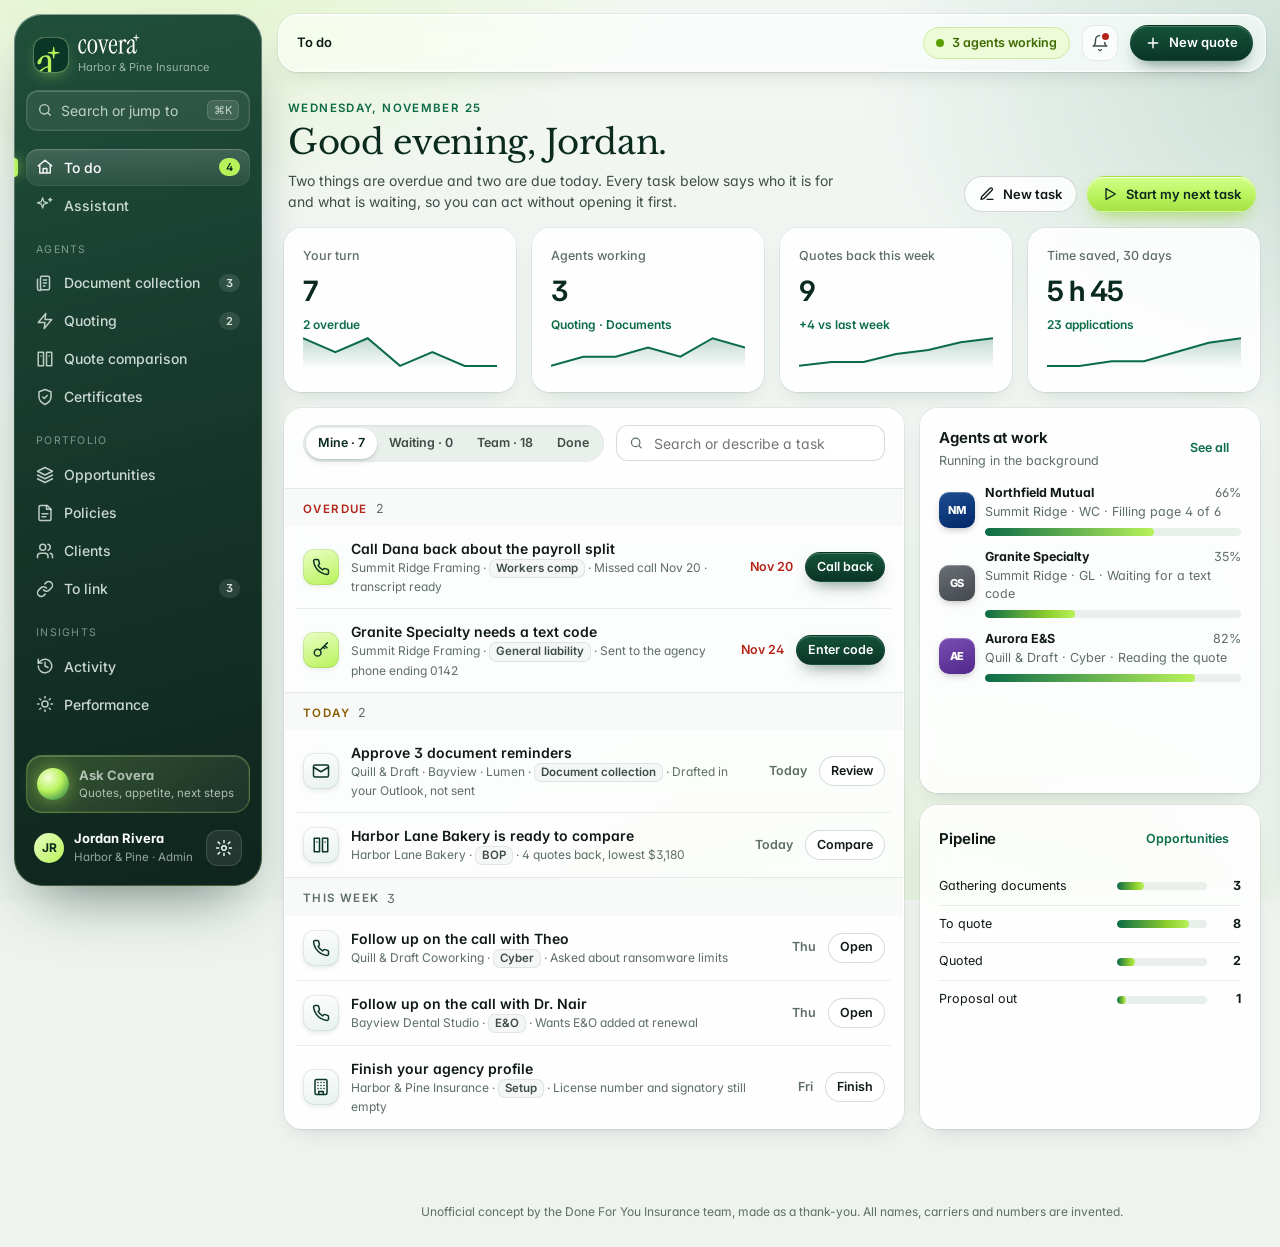
==== app.html @ 58ad001c "Forest Glass: a thank-you makeover concept for Covera Screen-by-screen review of 16 Covera screens a" ====
<!doctype html>
<html lang="en">
  <head>
    <meta charset="utf-8" />
    <meta name="viewport" content="width=device-width, initial-scale=1, viewport-fit=cover" />
    <title>Covera · Forest Glass prototype</title>
    <meta name="description" content="An unofficial interface makeover concept for Covera, gifted by the Done For You Insurance team. All data is made up." />
    <meta name="theme-color" content="#0b3526" />
    <link rel="icon" href="assets/covera-icon.svg" type="image/svg+xml" />
    <link rel="preconnect" href="https://fonts.googleapis.com" />
    <link rel="preconnect" href="https://fonts.gstatic.com" crossorigin />
    <link href="https://fonts.googleapis.com/css2?family=Inter:wght@400;500;600;650;700&family=Libre+Baskerville:wght@400;700&display=swap" rel="stylesheet" />
    <link rel="stylesheet" href="styles.css" />
  </head>
  <body>
    <div class="ambient" aria-hidden="true"></div>
    <a class="sr-only" href="#main">Skip to content</a>

    <div class="app">
      <aside class="sidebar" id="sidebar" aria-label="Main navigation">
        <div class="brand">
          <img class="brand-mark" src="assets/covera-icon.svg" alt="" />
          <div>
            <img class="brand-word" src="assets/covera-wordmark-light.svg" alt="Covera" />
            <small>Harbor &amp; Pine Insurance</small>
          </div>
        </div>

        <button class="cmdk" type="button" data-open="palette">
          <svg viewBox="0 0 24 24" width="16" height="16" fill="none" stroke="currentColor" stroke-width="2" stroke-linecap="round" stroke-linejoin="round" aria-hidden="true"><circle cx="11" cy="11" r="7"/><path d="m20 20-3.5-3.5"/></svg>
          <span>Search or jump to</span>
          <kbd>⌘K</kbd>
        </button>

        <nav class="nav" id="nav"></nav>

        <div class="sidebar-foot">
          <button class="ask-card" type="button" data-open="assistant">
            <span class="orb" aria-hidden="true"></span>
            <span><b>Ask Covera</b><span>Quotes, appetite, next steps</span></span>
          </button>
          <div class="me">
            <span class="avatar">JR</span>
            <span style="flex:1"><b>Jordan Rivera</b><span>Harbor &amp; Pine · Admin</span></span>
            <a class="icon-btn" href="#/settings" aria-label="Settings" style="background:rgba(255,255,255,.08);border-color:rgba(255,255,255,.14);color:#e8f3ed">
              <svg viewBox="0 0 24 24" fill="none" stroke="currentColor" stroke-width="2" stroke-linecap="round" stroke-linejoin="round" aria-hidden="true"><circle cx="12" cy="12" r="3"/><path d="M12 2v3M12 19v3M4.2 4.2l2.1 2.1M17.7 17.7l2.1 2.1M2 12h3M19 12h3M4.2 19.8l2.1-2.1M17.7 6.3l2.1-2.1"/></svg>
            </a>
          </div>
        </div>
      </aside>

      <div class="main">
        <header class="topbar">
          <button class="icon-btn menu-btn" type="button" id="menuBtn" aria-label="Open navigation">
            <svg viewBox="0 0 24 24" fill="none" stroke="currentColor" stroke-width="2" stroke-linecap="round" aria-hidden="true"><path d="M4 7h16M4 12h16M4 17h16"/></svg>
          </button>
          <div class="crumbs" id="crumbs"></div>
          <div class="spacer"></div>
          <span class="live-chip" title="Agents working in the background"><span class="dot-live" aria-hidden="true"></span><span class="txt">3 agents working</span></span>
          <button class="icon-btn hide-sm" type="button" aria-label="Notifications, 2 new" data-toast="2 new: quotes back for Summit Ridge Framing">
            <svg viewBox="0 0 24 24" fill="none" stroke="currentColor" stroke-width="2" stroke-linecap="round" stroke-linejoin="round" aria-hidden="true"><path d="M6 8a6 6 0 1 1 12 0c0 7 3 8 3 8H3s3-1 3-8"/><path d="M10.3 21a1.94 1.94 0 0 0 3.4 0"/></svg>
            <span class="badge-dot"></span>
          </button>
          <button class="btn primary" type="button" data-open="newRequest">
            <svg viewBox="0 0 24 24" fill="none" stroke="currentColor" stroke-width="2.2" stroke-linecap="round" aria-hidden="true"><path d="M12 5v14M5 12h14"/></svg>
            <span>New quote</span>
          </button>
        </header>

        <main id="main" class="page" tabindex="-1"></main>
        <p class="concept">Unofficial concept by the Done For You Insurance team, made as a thank-you. All names, carriers and numbers are invented.</p>
      </div>
    </div>

    <div class="scrim" id="scrim"></div>

    <aside class="drawer" id="assistant" aria-label="Ask Covera" aria-hidden="true">
      <div class="drawer-head">
        <span class="orb" style="width:30px;height:30px;border-radius:50%;background:radial-gradient(circle at 35% 30%,#f4ffd9,#b8f25a 45%,#0b6b47 100%);box-shadow:0 0 16px rgba(184,242,90,.6)" aria-hidden="true"></span>
        <div style="flex:1">
          <b>Ask Covera</b>
          <div class="small muted" id="assistantContext">Looking at: Today</div>
        </div>
        <button class="icon-btn" type="button" data-close="assistant" aria-label="Close assistant">
          <svg viewBox="0 0 24 24" fill="none" stroke="currentColor" stroke-width="2" stroke-linecap="round" aria-hidden="true"><path d="M18 6 6 18M6 6l12 12"/></svg>
        </button>
      </div>
      <div class="drawer-body" id="chat">
        <div class="bubble-msg ai">Hi Jordan. Two things need you today: <b>Summit Ridge Framing</b> is missing its payroll split, and <b>Harbor Lane Bakery</b> has 4 quotes back and is ready to compare.</div>
        <div class="bubble-msg me">Which carriers are still running for Summit Ridge?</div>
        <div class="bubble-msg ai">Two are live: <b>Northfield Mutual</b> (page 4 of 6, about 2 minutes left) and <b>Granite Specialty</b> (waiting on a sign-in code from your inbox). Bluestone declined: roofing over 3 stories is outside appetite.<br /><br /><span class="src"><svg viewBox="0 0 24 24" fill="none" stroke="currentColor" stroke-width="2.4" aria-hidden="true"><path d="M9 12l2 2 4-4"/></svg>From the run log, 2 min ago</span></div>
      </div>
      <div class="drawer-foot">
        <div class="chips">
          <button class="chip" type="button">What's missing?</button>
          <button class="chip" type="button">Draft the follow-up</button>
          <button class="chip" type="button">Compare top 3</button>
        </div>
        <form class="composer" id="composer">
          <label class="sr-only" for="ask">Ask Covera</label>
          <textarea id="ask" rows="1" placeholder="Ask about a client, a carrier or a quote"></textarea>
          <button class="btn lime sm" type="submit" aria-label="Send">
            <svg viewBox="0 0 24 24" fill="none" stroke="currentColor" stroke-width="2.4" stroke-linecap="round" stroke-linejoin="round" aria-hidden="true"><path d="M5 12h14M13 6l6 6-6 6"/></svg>
          </button>
        </form>
        <p class="small muted" style="margin:8px 2px 0">Answers cite their source. Nothing is sent or submitted without your click.</p>
      </div>
    </aside>

    <div class="palette" id="palette" role="dialog" aria-label="Search or jump to" aria-hidden="true">
      <label class="sr-only" for="paletteInput">Search</label>
      <input id="paletteInput" placeholder="Search clients, carriers, screens…" autocomplete="off" />
      <ul id="paletteList"></ul>
    </div>

    <div class="toast" id="toast" role="status" aria-live="polite">
      <svg viewBox="0 0 24 24" fill="none" stroke="currentColor" stroke-width="2.4" stroke-linecap="round" stroke-linejoin="round" aria-hidden="true"><path d="M20 6 9 17l-5-5"/></svg>
      <span id="toastText"></span>
    </div>

    <script src="app.js"></script>
  </body>
</html>
---- styles.css ----
/*
  Covera makeover: "Forest Glass" design system.
  A concept gift from the Done For You Insurance team. Unofficial; not affiliated with Covera AI, Inc.

  Idea in one line: Covera's own forest green and lime, arranged the way a calm, premium operations
  console is arranged. Deep green glass carries the navigation, white glass cards carry the work,
  lime is only ever the signal (progress, live, "your turn").

  Rules
  - Forest green is the action color: primary buttons, links, the selected item, focus rings.
  - Lime is the signal: progress, live runs, the active marker. Never body text on white.
  - Status never relies on color alone: every status is a pill with an icon and a word.
  - Glass is for surfaces that float (sidebar, top bar, drawers, popovers). Content cards are
    near-opaque so text always reads at AA contrast.
  - Motion settles in 280ms or less and turns off under reduced motion. Transparency turns off
    under reduced transparency.
*/

:root {
  /* Type */
  --font-ui: "Inter", "Inter Fallback", system-ui, -apple-system, "Segoe UI", sans-serif;
  --font-display: "Libre Baskerville", Georgia, "Times New Roman", serif;
  --font-code: ui-monospace, "SF Mono", SFMono-Regular, Menlo, Consolas, monospace;

  /* Brand (from covera-agents.com) */
  --forest-950: #062218;
  --forest-900: #0b2a1e;
  --forest-800: #0b3526;
  --forest-700: #0b6b47;
  --forest-600: #1f7a4d;
  --lime: #b8f25a;
  --lime-deep: #8fcf2e;
  --mint-50: #f2f8f4;
  --mint-100: #e7f1ec;

  /* Surfaces */
  --shell: #eef3ef;
  --card: rgba(255, 255, 255, 0.86);
  --card-solid: #ffffff;
  --inset: #f4f7f5;
  --inset-2: #e9efeb;
  --hairline: rgba(11, 53, 38, 0.09);
  --hairline-strong: rgba(11, 53, 38, 0.18);
  --line-control: #8a9a90;

  /* Ink */
  --ink: #0f1a15;
  --ink-2: #3f4d46;
  --ink-3: #5e6e64;

  /* Action */
  --accent: #0b6b47;
  --accent-fill: #0b3526;
  --accent-fill-hover: #0b6b47;
  --accent-ink: #ffffff;
  --accent-soft: #e4f1ea;
  --focus: 0 0 0 3px rgba(184, 242, 90, 0.75), 0 0 0 5px rgba(11, 53, 38, 0.6);

  /* Status: hue for icon, dark shade for text, soft fill. Always icon + word. */
  --ok: #0b6b47;
  --ok-bg: #e2f3e9;
  --ok-line: #b8e0c8;
  --wait: #8a5a00;
  --wait-bg: #fbf1d9;
  --wait-line: #efd9a0;
  --bad: #b42318;
  --bad-bg: #fde8e6;
  --bad-line: #f6c3bd;
  --info: #1d4f91;
  --info-bg: #e6eefa;
  --info-line: #c4d5f0;
  --live: #3d6b00;
  --live-bg: #eefbd8;
  --live-line: #cdeb9c;

  /* Glass */
  --glass-dark: linear-gradient(165deg, rgba(14, 64, 45, 0.92) 0%, rgba(8, 40, 28, 0.94) 55%, rgba(5, 28, 20, 0.96) 100%);
  --glass-light: rgba(255, 255, 255, 0.62);
  --glass-blur: saturate(180%) blur(22px);
  --specular: inset 0 1px 0 rgba(255, 255, 255, 0.55), inset 0 -1px 0 rgba(255, 255, 255, 0.08);
  --specular-dark: inset 0 1px 0 rgba(255, 255, 255, 0.16), inset 0 0 0 1px rgba(255, 255, 255, 0.06);
  --edge: linear-gradient(140deg, rgba(184, 242, 90, 0.7), rgba(255, 255, 255, 0.25) 35%, rgba(11, 53, 38, 0.12) 70%, rgba(11, 107, 71, 0.4));

  /* Shape and depth */
  --radius: 18px;
  --radius-sm: 12px;
  --radius-pill: 999px;
  --radius-master: 28px;
  --shadow-card: 0 0 0 1px rgba(11, 53, 38, 0.05), 0 1px 2px rgba(6, 34, 24, 0.05), 0 10px 24px -12px rgba(6, 34, 24, 0.18);
  --shadow-raised: 0 0 0 1px rgba(11, 53, 38, 0.06), 0 8px 18px -6px rgba(6, 34, 24, 0.16), 0 28px 56px -22px rgba(6, 34, 24, 0.32);

  /* Motion */
  --ease-out: cubic-bezier(0.22, 1, 0.36, 1);
  --dur-quick: 160ms;
  --dur-settle: 280ms;

  --sidebar-w: 248px;
}

@font-face {
  font-family: "Inter Fallback";
  src: local("Arial");
  size-adjust: 107%;
  ascent-override: 90%;
}

*,
*::before,
*::after {
  box-sizing: border-box;
}

html {
  -webkit-text-size-adjust: 100%;
}

body {
  margin: 0;
  font-family: var(--font-ui);
  font-size: 14px;
  line-height: 1.5;
  color: var(--ink);
  background: var(--shell);
  font-feature-settings: "cv11", "ss01", "tnum" 0;
  -webkit-font-smoothing: antialiased;
  min-height: 100vh;
}

/* The ambient light behind the glass: two soft forest and lime glows, fixed. */
.ambient {
  position: fixed;
  inset: 0;
  z-index: -1;
  pointer-events: none;
  background:
    radial-gradient(900px 520px at 12% -10%, rgba(184, 242, 90, 0.32), transparent 60%),
    radial-gradient(780px 560px at 105% 8%, rgba(11, 107, 71, 0.18), transparent 62%),
    radial-gradient(820px 600px at 70% 115%, rgba(184, 242, 90, 0.18), transparent 60%),
    linear-gradient(180deg, #f3f7f4 0%, #eaf1ec 100%);
}

a {
  color: var(--accent);
  text-decoration-thickness: 1px;
  text-underline-offset: 2px;
}

button,
input,
select,
textarea {
  font: inherit;
  color: inherit;
}

:focus-visible {
  outline: none;
  box-shadow: var(--focus);
  border-radius: 10px;
}

.sr-only {
  position: absolute;
  width: 1px;
  height: 1px;
  overflow: hidden;
  clip: rect(0 0 0 0);
  white-space: nowrap;
}

/* ---------- App frame ---------- */

.app {
  display: grid;
  grid-template-columns: var(--sidebar-w) minmax(0, 1fr);
  gap: 16px;
  padding: 14px;
  min-height: 100vh;
}

.sidebar {
  position: sticky;
  top: 14px;
  height: calc(100vh - 28px);
  display: flex;
  flex-direction: column;
  border-radius: var(--radius-master);
  background: var(--glass-dark);
  box-shadow: var(--specular-dark), 0 30px 60px -24px rgba(6, 34, 24, 0.55);
  color: #e8f3ed;
  padding: 16px 12px 12px;
  overflow: hidden;
  isolation: isolate;
}

/* Liquid highlight: a slow lime caustic drifting inside the glass. */
.sidebar::before {
  content: "";
  position: absolute;
  inset: -40% -60% auto auto;
  width: 320px;
  height: 320px;
  background: radial-gradient(circle, rgba(184, 242, 90, 0.22), transparent 65%);
  filter: blur(8px);
  z-index: -1;
  animation: drift 18s ease-in-out infinite alternate;
}

.sidebar::after {
  content: "";
  position: absolute;
  inset: 0;
  border-radius: inherit;
  padding: 1px;
  background: linear-gradient(160deg, rgba(255, 255, 255, 0.35), rgba(255, 255, 255, 0.04) 40%, rgba(184, 242, 90, 0.25));
  -webkit-mask: linear-gradient(#000 0 0) content-box, linear-gradient(#000 0 0);
  -webkit-mask-composite: xor;
  mask-composite: exclude;
  pointer-events: none;
}

@keyframes drift {
  from {
    transform: translate(0, 0);
  }
  to {
    transform: translate(-120px, 260px);
  }
}

.brand {
  display: flex;
  align-items: center;
  gap: 10px;
  padding: 4px 8px 14px;
}

.brand-mark {
  width: 34px;
  height: 34px;
  border-radius: 10px;
  box-shadow: 0 0 0 1px rgba(255, 255, 255, 0.18), 0 6px 16px -6px rgba(184, 242, 90, 0.6);
}

.brand-word {
  height: 20px;
  width: auto;
  color: #fff;
}

.brand small {
  display: block;
  font-size: 11px;
  color: rgba(232, 243, 237, 0.62);
  letter-spacing: 0.01em;
}

.cmdk {
  display: flex;
  align-items: center;
  gap: 8px;
  width: 100%;
  padding: 9px 10px;
  border-radius: 12px;
  border: 1px solid rgba(255, 255, 255, 0.12);
  background: rgba(255, 255, 255, 0.07);
  color: rgba(232, 243, 237, 0.78);
  cursor: pointer;
  box-shadow: var(--specular-dark);
  transition: background var(--dur-quick) var(--ease-out);
}

.cmdk:hover {
  background: rgba(255, 255, 255, 0.12);
}

.cmdk kbd {
  margin-left: auto;
  font-family: var(--font-ui);
  font-size: 11px;
  padding: 1px 6px;
  border-radius: 6px;
  background: rgba(255, 255, 255, 0.1);
  border: 1px solid rgba(255, 255, 255, 0.14);
}

.nav-group {
  margin-top: 18px;
}

.nav-label {
  font-size: 10.5px;
  letter-spacing: 0.12em;
  text-transform: uppercase;
  color: rgba(232, 243, 237, 0.5);
  padding: 0 10px 6px;
}

.nav a {
  position: relative;
  display: flex;
  align-items: center;
  gap: 10px;
  padding: 8px 10px;
  margin: 1px 0;
  border-radius: 12px;
  color: rgba(232, 243, 237, 0.86);
  text-decoration: none;
  font-weight: 500;
  transition: background var(--dur-quick) var(--ease-out), color var(--dur-quick) var(--ease-out);
}

.nav a:hover {
  background: rgba(255, 255, 255, 0.07);
  color: #fff;
}

.nav a[aria-current="page"] {
  background: linear-gradient(180deg, rgba(255, 255, 255, 0.16), rgba(255, 255, 255, 0.07));
  color: #fff;
  box-shadow: var(--specular-dark);
}

.nav a[aria-current="page"]::before {
  content: "";
  position: absolute;
  left: -12px;
  top: 9px;
  bottom: 9px;
  width: 4px;
  border-radius: 0 4px 4px 0;
  background: var(--lime);
  box-shadow: 0 0 12px rgba(184, 242, 90, 0.9);
}

.nav svg {
  width: 18px;
  height: 18px;
  flex: none;
  opacity: 0.92;
}

.nav .count {
  margin-left: auto;
  font-size: 11px;
  font-weight: 600;
  min-width: 20px;
  text-align: center;
  padding: 1px 7px;
  border-radius: 999px;
  background: rgba(255, 255, 255, 0.1);
  color: rgba(232, 243, 237, 0.9);
}

.nav .count.hot {
  background: var(--lime);
  color: var(--forest-900);
}

.sidebar-foot {
  margin-top: auto;
  display: grid;
  gap: 8px;
}

.ask-card {
  display: flex;
  gap: 10px;
  align-items: center;
  padding: 10px;
  border-radius: 16px;
  background: linear-gradient(135deg, rgba(184, 242, 90, 0.2), rgba(255, 255, 255, 0.05));
  border: 1px solid rgba(184, 242, 90, 0.28);
  color: #fff;
  text-align: left;
  cursor: pointer;
  box-shadow: var(--specular-dark);
}

.ask-card .orb {
  width: 32px;
  height: 32px;
  border-radius: 50%;
  flex: none;
  background: radial-gradient(circle at 35% 30%, #f4ffd9, var(--lime) 45%, var(--forest-700) 100%);
  box-shadow: 0 0 18px rgba(184, 242, 90, 0.55);
  animation: breathe 4s ease-in-out infinite;
}

@keyframes breathe {
  50% {
    transform: scale(1.06);
    box-shadow: 0 0 26px rgba(184, 242, 90, 0.75);
  }
}

.ask-card b {
  display: block;
  font-size: 13px;
}

.ask-card span {
  font-size: 11.5px;
  color: rgba(232, 243, 237, 0.7);
}

.me {
  display: flex;
  align-items: center;
  gap: 10px;
  padding: 8px;
  border-radius: 14px;
}

.avatar {
  width: 30px;
  height: 30px;
  border-radius: 50%;
  display: grid;
  place-items: center;
  font-size: 12px;
  font-weight: 700;
  color: var(--forest-900);
  background: linear-gradient(135deg, #e8ffc2, var(--lime));
  flex: none;
}

.me b {
  display: block;
  font-size: 13px;
  color: #fff;
}

.me span {
  font-size: 11.5px;
  color: rgba(232, 243, 237, 0.62);
}

.me .avatar {
  font-size: 12px;
  color: var(--forest-900);
}

/* ---------- Main ---------- */

.main {
  min-width: 0;
  display: flex;
  flex-direction: column;
  gap: 16px;
}

.topbar {
  position: sticky;
  top: 14px;
  z-index: 20;
  display: flex;
  align-items: center;
  gap: 12px;
  padding: 10px 12px 10px 18px;
  border-radius: 20px;
  background: var(--glass-light);
  backdrop-filter: var(--glass-blur);
  -webkit-backdrop-filter: var(--glass-blur);
  box-shadow: var(--specular), var(--shadow-card);
  border: 1px solid rgba(255, 255, 255, 0.7);
}

.crumbs {
  display: flex;
  align-items: center;
  gap: 8px;
  color: var(--ink-3);
  font-size: 13px;
  min-width: 0;
  white-space: nowrap;
  overflow: hidden;
  text-overflow: ellipsis;
}

.crumbs b {
  color: var(--ink);
  font-weight: 600;
}

.topbar .spacer {
  flex: 1;
}

.live-chip {
  display: inline-flex;
  align-items: center;
  gap: 8px;
  font-size: 12.5px;
  font-weight: 600;
  padding: 6px 12px;
  border-radius: 999px;
  color: var(--live);
  background: var(--live-bg);
  border: 1px solid var(--live-line);
}

.dot-live {
  width: 8px;
  height: 8px;
  border-radius: 50%;
  background: #5c9e00;
  box-shadow: 0 0 0 0 rgba(92, 158, 0, 0.6);
  animation: ping 1.8s var(--ease-out) infinite;
}

@keyframes ping {
  70% {
    box-shadow: 0 0 0 8px rgba(92, 158, 0, 0);
  }
  100% {
    box-shadow: 0 0 0 0 rgba(92, 158, 0, 0);
  }
}

.icon-btn {
  width: 36px;
  height: 36px;
  display: inline-grid;
  place-items: center;
  border-radius: 12px;
  border: 1px solid var(--hairline);
  background: rgba(255, 255, 255, 0.7);
  color: var(--ink-2);
  cursor: pointer;
  position: relative;
}

.icon-btn:hover {
  background: #fff;
  color: var(--ink);
}

.icon-btn svg {
  width: 18px;
  height: 18px;
}

.icon-btn .badge-dot {
  position: absolute;
  top: 7px;
  right: 8px;
  width: 7px;
  height: 7px;
  border-radius: 50%;
  background: var(--bad);
  box-shadow: 0 0 0 2px #fff;
}

.menu-btn {
  display: none;
}

.page {
  padding: 4px 6px 40px;
  display: grid;
  gap: 16px;
  animation: rise var(--dur-settle) var(--ease-out);
}

@keyframes rise {
  from {
    opacity: 0;
    transform: translateY(6px);
  }
}

.page-head {
  display: flex;
  align-items: flex-end;
  justify-content: space-between;
  gap: 16px;
  flex-wrap: wrap;
  padding: 8px 4px 0;
}

.eyebrow {
  font-size: 11.5px;
  letter-spacing: 0.12em;
  text-transform: uppercase;
  color: var(--forest-700);
  font-weight: 600;
  margin: 0 0 6px;
}

h1 {
  font-family: var(--font-display);
  font-weight: 400;
  font-size: clamp(26px, 3vw, 34px);
  line-height: 1.15;
  letter-spacing: -0.01em;
  margin: 0;
  color: var(--forest-900);
}

h2 {
  font-size: 15px;
  font-weight: 650;
  margin: 0;
  letter-spacing: -0.005em;
}

h3 {
  font-size: 13.5px;
  font-weight: 650;
  margin: 0;
}

.lede {
  margin: 8px 0 0;
  color: var(--ink-2);
  max-width: 62ch;
}

.muted {
  color: var(--ink-3);
}

.small {
  font-size: 12.5px;
}

/* ---------- Cards ---------- */

.card {
  position: relative;
  background: var(--card);
  backdrop-filter: saturate(140%) blur(12px);
  -webkit-backdrop-filter: saturate(140%) blur(12px);
  border-radius: var(--radius);
  box-shadow: var(--specular), var(--shadow-card);
  border: 1px solid rgba(255, 255, 255, 0.8);
  padding: 18px;
  min-width: 0;
}

.card.edge::before {
  content: "";
  position: absolute;
  inset: -1px;
  border-radius: inherit;
  padding: 1px;
  background: var(--edge);
  -webkit-mask: linear-gradient(#000 0 0) content-box, linear-gradient(#000 0 0);
  -webkit-mask-composite: xor;
  mask-composite: exclude;
  pointer-events: none;
}

.card.flush {
  padding: 0;
  overflow: hidden;
}

.card-head {
  display: flex;
  align-items: center;
  justify-content: space-between;
  gap: 12px;
  margin-bottom: 14px;
}

.card.flush .card-head {
  padding: 16px 18px 0;
}

.card-head .sub {
  font-size: 12.5px;
  color: var(--ink-3);
  margin-top: 2px;
}

.grid {
  display: grid;
  gap: 16px;
}

.g-2 {
  grid-template-columns: repeat(2, minmax(0, 1fr));
}

.g-3 {
  grid-template-columns: repeat(3, minmax(0, 1fr));
}

.g-4 {
  grid-template-columns: repeat(4, minmax(0, 1fr));
}

.g-main-side {
  grid-template-columns: minmax(0, 1fr) 340px;
}

.g-side-main {
  grid-template-columns: 320px minmax(0, 1fr);
}

.stack {
  display: grid;
  gap: 12px;
}

.row {
  display: flex;
  align-items: center;
  gap: 10px;
  flex-wrap: wrap;
}

.between {
  justify-content: space-between;
}

/* ---------- Buttons ---------- */

.btn {
  display: inline-flex;
  align-items: center;
  justify-content: center;
  gap: 8px;
  height: 36px;
  padding: 0 14px;
  border-radius: var(--radius-pill);
  border: 1px solid var(--hairline-strong);
  background: rgba(255, 255, 255, 0.85);
  color: var(--ink);
  font-weight: 600;
  font-size: 13px;
  cursor: pointer;
  text-decoration: none;
  white-space: nowrap;
  transition: transform var(--dur-quick) var(--ease-out), background var(--dur-quick) var(--ease-out), box-shadow var(--dur-quick) var(--ease-out);
}

.btn:hover {
  background: #fff;
  box-shadow: var(--shadow-card);
}

.btn:active {
  transform: translateY(1px) scale(0.99);
}

.btn svg {
  width: 16px;
  height: 16px;
}

.btn.primary {
  border-color: transparent;
  color: #fff;
  background: linear-gradient(180deg, #14533a 0%, var(--accent-fill) 100%);
  box-shadow: inset 0 1px 0 rgba(255, 255, 255, 0.22), 0 8px 18px -8px rgba(11, 53, 38, 0.7);
}

.btn.primary:hover {
  background: linear-gradient(180deg, #187048 0%, #0e4630 100%);
}

.btn.lime {
  border-color: transparent;
  color: var(--forest-900);
  background: linear-gradient(180deg, #d4ff8a 0%, var(--lime) 60%, #a6e046 100%);
  box-shadow: inset 0 1px 0 rgba(255, 255, 255, 0.7), 0 8px 20px -8px rgba(143, 207, 46, 0.9);
}

.btn.ghost {
  background: transparent;
  border-color: transparent;
  color: var(--accent);
}

.btn.ghost:hover {
  background: var(--accent-soft);
  box-shadow: none;
}

.btn.sm {
  height: 30px;
  padding: 0 11px;
  font-size: 12.5px;
}

.btn.danger {
  color: var(--bad);
}

.btn[disabled] {
  opacity: 0.5;
  cursor: not-allowed;
}

/* ---------- Pills and status ---------- */

.pill {
  display: inline-flex;
  align-items: center;
  gap: 6px;
  height: 24px;
  padding: 0 10px 0 8px;
  border-radius: 999px;
  font-size: 12px;
  font-weight: 600;
  white-space: nowrap;
  border: 1px solid transparent;
}

.pill svg {
  width: 13px;
  height: 13px;
}

.pill.ok {
  color: var(--ok);
  background: var(--ok-bg);
  border-color: var(--ok-line);
}

.pill.wait {
  color: var(--wait);
  background: var(--wait-bg);
  border-color: var(--wait-line);
}

.pill.bad {
  color: var(--bad);
  background: var(--bad-bg);
  border-color: var(--bad-line);
}

.pill.info {
  color: var(--info);
  background: var(--info-bg);
  border-color: var(--info-line);
}

.pill.live {
  color: var(--live);
  background: var(--live-bg);
  border-color: var(--live-line);
}

.pill.neutral {
  color: var(--ink-2);
  background: var(--inset);
  border-color: var(--hairline);
}

.tag {
  display: inline-flex;
  align-items: center;
  gap: 5px;
  font-size: 11.5px;
  font-weight: 600;
  padding: 2px 8px;
  border-radius: 7px;
  background: var(--inset);
  color: var(--ink-2);
  border: 1px solid var(--hairline);
}

.tag svg {
  width: 12px;
  height: 12px;
}

.src {
  display: inline-flex;
  align-items: center;
  gap: 4px;
  font-size: 11px;
  font-weight: 600;
  padding: 1px 7px;
  border-radius: 6px;
  color: var(--forest-700);
  background: var(--accent-soft);
  cursor: pointer;
  border: 0;
}

.src svg {
  width: 11px;
  height: 11px;
}

.src.derived {
  color: var(--info);
  background: var(--info-bg);
}

/* ---------- Stats ---------- */

.stat {
  display: grid;
  gap: 4px;
}

.stat .label {
  font-size: 12.5px;
  color: var(--ink-3);
  font-weight: 500;
}

.stat .value {
  font-size: 28px;
  font-weight: 650;
  letter-spacing: -0.02em;
  font-variant-numeric: tabular-nums;
  color: var(--forest-900);
}

.stat .delta {
  font-size: 12px;
  color: var(--ok);
  font-weight: 600;
}

.spark {
  height: 34px;
  width: 100%;
}

/* ---------- Tables ---------- */

.table-wrap {
  overflow-x: auto;
}

table {
  width: 100%;
  border-collapse: separate;
  border-spacing: 0;
  font-size: 13px;
}

th {
  text-align: left;
  font-size: 11.5px;
  font-weight: 600;
  letter-spacing: 0.04em;
  text-transform: uppercase;
  color: var(--ink-3);
  padding: 10px 14px;
  background: rgba(244, 247, 245, 0.8);
  border-bottom: 1px solid var(--hairline);
  white-space: nowrap;
}

td {
  padding: 12px 14px;
  border-bottom: 1px solid var(--hairline);
  vertical-align: middle;
}

tbody tr {
  transition: background var(--dur-quick) var(--ease-out);
}

tbody tr:hover {
  background: rgba(228, 241, 234, 0.55);
}

tbody tr:last-child td {
  border-bottom: 0;
}

.num {
  text-align: right;
  font-variant-numeric: tabular-nums;
}

.who {
  display: flex;
  align-items: center;
  gap: 10px;
}

.who .ini {
  width: 30px;
  height: 30px;
  border-radius: 9px;
  display: grid;
  place-items: center;
  font-size: 11.5px;
  font-weight: 700;
  color: var(--forest-800);
  background: var(--mint-100);
  flex: none;
}

.who b {
  display: block;
  font-weight: 600;
}

.who span {
  font-size: 12px;
  color: var(--ink-3);
}

/* ---------- Toolbar, tabs, segmented ---------- */

.toolbar {
  display: flex;
  align-items: center;
  gap: 10px;
  flex-wrap: wrap;
}

.search {
  display: flex;
  align-items: center;
  gap: 8px;
  height: 36px;
  padding: 0 12px;
  border-radius: 12px;
  border: 1px solid var(--hairline-strong);
  background: rgba(255, 255, 255, 0.85);
  min-width: 240px;
  flex: 1;
  max-width: 380px;
}

.search input {
  border: 0;
  outline: 0;
  background: transparent;
  width: 100%;
}

.search svg {
  width: 16px;
  height: 16px;
  color: var(--ink-3);
}

.seg {
  display: inline-flex;
  padding: 3px;
  border-radius: 999px;
  background: var(--inset-2);
  box-shadow: inset 0 1px 2px rgba(6, 34, 24, 0.08);
}

.seg button {
  border: 0;
  background: transparent;
  padding: 6px 12px;
  border-radius: 999px;
  font-size: 12.5px;
  font-weight: 600;
  color: var(--ink-2);
  cursor: pointer;
}

.seg button[aria-pressed="true"] {
  background: #fff;
  color: var(--forest-900);
  box-shadow: 0 1px 2px rgba(6, 34, 24, 0.12), 0 4px 10px -4px rgba(6, 34, 24, 0.2);
}

.tabs {
  display: flex;
  gap: 4px;
  border-bottom: 1px solid var(--hairline);
  overflow-x: auto;
}

.tabs button {
  border: 0;
  background: transparent;
  padding: 10px 12px;
  font-weight: 600;
  font-size: 13px;
  color: var(--ink-3);
  cursor: pointer;
  border-bottom: 2px solid transparent;
  margin-bottom: -1px;
  white-space: nowrap;
}

.tabs button[aria-selected="true"] {
  color: var(--forest-900);
  border-color: var(--forest-700);
}

/* ---------- Pipeline / stepper ---------- */

.stepper {
  display: grid;
  grid-template-columns: repeat(6, minmax(0, 1fr));
  gap: 0;
  position: relative;
}

.step {
  display: grid;
  justify-items: center;
  gap: 6px;
  text-align: center;
  position: relative;
  font-size: 12px;
  color: var(--ink-3);
  font-weight: 600;
}

.step::before {
  content: "";
  position: absolute;
  top: 14px;
  left: -50%;
  right: 50%;
  height: 3px;
  background: var(--inset-2);
  z-index: 0;
}

.step:first-child::before {
  display: none;
}

.step.done::before,
.step.now::before {
  background: linear-gradient(90deg, var(--forest-700), var(--lime-deep));
}

.step .bubble {
  width: 30px;
  height: 30px;
  border-radius: 50%;
  display: grid;
  place-items: center;
  background: #fff;
  border: 2px solid var(--inset-2);
  z-index: 1;
  color: var(--ink-3);
}

.step .bubble svg {
  width: 15px;
  height: 15px;
}

.step.done .bubble {
  background: var(--forest-700);
  border-color: var(--forest-700);
  color: #fff;
}

.step.now .bubble {
  background: var(--lime);
  border-color: #fff;
  color: var(--forest-900);
  box-shadow: 0 0 0 4px rgba(184, 242, 90, 0.35), 0 0 18px rgba(184, 242, 90, 0.8);
}

.step.done,
.step.now {
  color: var(--forest-900);
}

/* ---------- Lists ---------- */

.list {
  display: grid;
}

.list-item {
  display: flex;
  align-items: center;
  gap: 12px;
  padding: 12px 4px;
  border-bottom: 1px solid var(--hairline);
  min-width: 0;
}

.list-item:last-child {
  border-bottom: 0;
}

.list-item .grow {
  flex: 1;
  min-width: 0;
}

.list-item .title {
  font-weight: 600;
  white-space: nowrap;
  overflow: hidden;
  text-overflow: ellipsis;
}

.list-item .meta {
  font-size: 12px;
  color: var(--ink-3);
}

.tile {
  width: 36px;
  height: 36px;
  border-radius: 11px;
  display: grid;
  place-items: center;
  flex: none;
  color: var(--forest-800);
  background: linear-gradient(160deg, #ffffff, var(--mint-100));
  box-shadow: inset 0 0 0 1px var(--hairline), 0 2px 6px -2px rgba(6, 34, 24, 0.15);
}

.tile svg {
  width: 18px;
  height: 18px;
}

.tile.lime {
  background: linear-gradient(160deg, #eaffc6, var(--lime));
}

.tile.dark {
  background: linear-gradient(160deg, var(--forest-700), var(--forest-900));
  color: var(--lime);
}

.carrier-logo {
  width: 36px;
  height: 36px;
  border-radius: 10px;
  display: grid;
  place-items: center;
  font-size: 11px;
  font-weight: 800;
  letter-spacing: -0.02em;
  color: #fff;
  flex: none;
  box-shadow: inset 0 1px 0 rgba(255, 255, 255, 0.25), 0 3px 8px -3px rgba(0, 0, 0, 0.35);
}

/* ---------- Fields with sources ---------- */

.fields {
  display: grid;
  grid-template-columns: repeat(2, minmax(0, 1fr));
  gap: 10px;
}

.field {
  padding: 10px 12px;
  border-radius: 12px;
  background: var(--inset);
  border: 1px solid transparent;
  transition: border-color var(--dur-quick) var(--ease-out), background var(--dur-quick) var(--ease-out);
}

.field:hover {
  border-color: var(--hairline-strong);
  background: #fff;
}

.field .lab {
  display: flex;
  align-items: center;
  gap: 6px;
  font-size: 11.5px;
  color: var(--ink-3);
  font-weight: 500;
  margin-bottom: 3px;
}

.field .val {
  font-weight: 600;
  font-size: 14px;
}

.field.missing {
  background: var(--wait-bg);
  border: 1px dashed var(--wait-line);
}

.field.missing .val {
  color: var(--wait);
  font-weight: 500;
}

.field.flagged {
  background: #fff;
  border-color: var(--lime-deep);
  box-shadow: 0 0 0 3px rgba(184, 242, 90, 0.35);
}

mark {
  background: linear-gradient(180deg, transparent 45%, rgba(184, 242, 90, 0.75) 45%);
  color: inherit;
  padding: 0 1px;
  border-radius: 2px;
}

.email {
  font-size: 13.5px;
  color: var(--ink-2);
  line-height: 1.65;
}

.email p {
  margin: 0 0 10px;
}

.email-head {
  display: grid;
  grid-template-columns: 64px 1fr;
  gap: 4px 8px;
  font-size: 12.5px;
  padding-bottom: 12px;
  margin-bottom: 12px;
  border-bottom: 1px solid var(--hairline);
}

.email-head dt {
  color: var(--ink-3);
}

.email-head dd {
  margin: 0;
  font-weight: 600;
}

/* ---------- Progress ---------- */

.bar {
  height: 8px;
  border-radius: 99px;
  background: var(--inset-2);
  overflow: hidden;
}

.bar > i {
  display: block;
  height: 100%;
  border-radius: inherit;
  background: linear-gradient(90deg, var(--forest-700), var(--lime-deep) 70%, var(--lime));
}

.bar.running > i {
  background-size: 200% 100%;
  background-image: linear-gradient(90deg, var(--forest-700), var(--lime) 50%, var(--forest-700));
  animation: flow 1.6s linear infinite;
}

@keyframes flow {
  to {
    background-position: -200% 0;
  }
}

/* ---------- Comparison grid ---------- */

.compare th,
.compare td {
  min-width: 170px;
}

.compare th:first-child,
.compare td:first-child {
  position: sticky;
  left: 0;
  background: rgba(250, 252, 251, 0.98);
  z-index: 1;
  min-width: 200px;
  font-weight: 600;
}

.compare .best {
  background: linear-gradient(180deg, rgba(238, 251, 216, 0.8), rgba(238, 251, 216, 0.35));
}

.compare .section td {
  background: var(--inset);
  font-size: 11.5px;
  letter-spacing: 0.08em;
  text-transform: uppercase;
  color: var(--forest-700);
  font-weight: 700;
  padding: 8px 14px;
}

.premium {
  font-size: 22px;
  font-weight: 700;
  letter-spacing: -0.02em;
  color: var(--forest-900);
  font-variant-numeric: tabular-nums;
}

/* ---------- Drawer (Assistant) ---------- */

.drawer {
  position: fixed;
  top: 14px;
  right: 14px;
  bottom: 14px;
  width: min(420px, calc(100vw - 28px));
  z-index: 60;
  display: flex;
  flex-direction: column;
  border-radius: 26px;
  background: rgba(255, 255, 255, 0.72);
  backdrop-filter: saturate(180%) blur(28px);
  -webkit-backdrop-filter: saturate(180%) blur(28px);
  box-shadow: var(--specular), var(--shadow-raised);
  border: 1px solid rgba(255, 255, 255, 0.85);
  transform: translateX(calc(100% + 30px));
  transition: transform var(--dur-settle) var(--ease-out);
}

.drawer.open {
  transform: none;
}

.drawer-head {
  display: flex;
  align-items: center;
  gap: 10px;
  padding: 14px 14px 12px 16px;
  border-bottom: 1px solid var(--hairline);
}

.drawer-body {
  flex: 1;
  overflow-y: auto;
  padding: 16px;
  display: grid;
  align-content: start;
  gap: 12px;
}

.bubble-msg {
  max-width: 88%;
  padding: 10px 13px;
  border-radius: 16px;
  font-size: 13.5px;
  line-height: 1.55;
}

.bubble-msg.me {
  justify-self: end;
  background: var(--forest-800);
  color: #fff;
  border-bottom-right-radius: 6px;
}

.bubble-msg.ai {
  background: #fff;
  box-shadow: var(--shadow-card);
  border-bottom-left-radius: 6px;
}

.drawer-foot {
  padding: 12px;
  border-top: 1px solid var(--hairline);
}

.composer {
  display: flex;
  align-items: flex-end;
  gap: 8px;
  padding: 8px 8px 8px 14px;
  border-radius: 18px;
  background: #fff;
  border: 1px solid var(--hairline-strong);
}

.composer textarea {
  flex: 1;
  border: 0;
  outline: 0;
  resize: none;
  min-height: 22px;
  max-height: 120px;
  background: transparent;
}

.chips {
  display: flex;
  gap: 6px;
  flex-wrap: wrap;
  margin-bottom: 8px;
}

.chip {
  font-size: 12px;
  font-weight: 600;
  padding: 5px 10px;
  border-radius: 999px;
  border: 1px solid var(--hairline-strong);
  background: rgba(255, 255, 255, 0.8);
  cursor: pointer;
  color: var(--ink-2);
}

.chip:hover {
  border-color: var(--forest-700);
  color: var(--forest-900);
}

.scrim {
  position: fixed;
  inset: 0;
  background: rgba(6, 34, 24, 0.22);
  backdrop-filter: blur(2px);
  z-index: 55;
  opacity: 0;
  pointer-events: none;
  transition: opacity var(--dur-settle) var(--ease-out);
}

.scrim.on {
  opacity: 1;
  pointer-events: auto;
}

/* ---------- Command palette ---------- */

.palette {
  position: fixed;
  left: 50%;
  top: 12vh;
  width: min(620px, calc(100vw - 32px));
  transform: translateX(-50%) scale(0.98);
  z-index: 70;
  border-radius: 22px;
  background: rgba(255, 255, 255, 0.78);
  backdrop-filter: saturate(180%) blur(30px);
  -webkit-backdrop-filter: saturate(180%) blur(30px);
  box-shadow: var(--specular), var(--shadow-raised);
  border: 1px solid rgba(255, 255, 255, 0.9);
  opacity: 0;
  pointer-events: none;
  transition: opacity var(--dur-quick) var(--ease-out), transform var(--dur-quick) var(--ease-out);
  overflow: hidden;
}

.palette.open {
  opacity: 1;
  pointer-events: auto;
  transform: translateX(-50%) scale(1);
}

.palette input {
  width: 100%;
  border: 0;
  outline: 0;
  background: transparent;
  padding: 18px 20px;
  font-size: 16px;
  border-bottom: 1px solid var(--hairline);
}

.palette ul {
  list-style: none;
  margin: 0;
  padding: 8px;
  max-height: 50vh;
  overflow-y: auto;
}

.palette li a {
  display: flex;
  align-items: center;
  gap: 10px;
  padding: 10px 12px;
  border-radius: 12px;
  color: var(--ink);
  text-decoration: none;
}

.palette li a:hover,
.palette li a.sel {
  background: var(--accent-soft);
}

.palette li svg {
  width: 16px;
  height: 16px;
  color: var(--forest-700);
}

.palette .hint {
  margin-left: auto;
  font-size: 12px;
  color: var(--ink-3);
}

/* ---------- Toast ---------- */

.toast {
  position: fixed;
  left: 50%;
  bottom: 22px;
  transform: translate(-50%, 20px);
  opacity: 0;
  z-index: 80;
  display: flex;
  align-items: center;
  gap: 10px;
  padding: 10px 16px;
  border-radius: 999px;
  color: #fff;
  background: rgba(11, 42, 30, 0.88);
  backdrop-filter: blur(16px);
  box-shadow: var(--shadow-raised);
  font-weight: 600;
  font-size: 13px;
  transition: all var(--dur-settle) var(--ease-out);
  pointer-events: none;
}

.toast.on {
  opacity: 1;
  transform: translate(-50%, 0);
}

.toast svg {
  width: 16px;
  height: 16px;
  color: var(--lime);
}

/* ---------- Concept ribbon ---------- */

.concept {
  font-size: 12px;
  color: var(--ink-3);
  text-align: center;
  padding: 6px 0 0;
}

.empty {
  display: grid;
  place-items: center;
  text-align: center;
  gap: 8px;
  padding: 36px 16px;
  color: var(--ink-3);
  border: 1.5px dashed var(--hairline-strong);
  border-radius: var(--radius);
}

/* ---------- Toggle ---------- */

.switch {
  position: relative;
  width: 40px;
  height: 24px;
  border-radius: 99px;
  background: var(--inset-2);
  border: 0;
  cursor: pointer;
  flex: none;
  box-shadow: inset 0 1px 3px rgba(6, 34, 24, 0.18);
  transition: background var(--dur-quick) var(--ease-out);
}

.switch::after {
  content: "";
  position: absolute;
  top: 3px;
  left: 3px;
  width: 18px;
  height: 18px;
  border-radius: 50%;
  background: #fff;
  box-shadow: 0 2px 5px rgba(6, 34, 24, 0.3);
  transition: transform var(--dur-quick) var(--ease-out);
}

.switch[aria-checked="true"] {
  background: var(--forest-700);
}

.switch[aria-checked="true"]::after {
  transform: translateX(16px);
}

/* ---------- Kanban ---------- */

.board {
  display: grid;
  grid-template-columns: repeat(4, minmax(220px, 1fr));
  gap: 12px;
  overflow-x: auto;
  padding-bottom: 4px;
}

.lane {
  background: rgba(255, 255, 255, 0.45);
  border: 1px solid rgba(255, 255, 255, 0.7);
  border-radius: 18px;
  padding: 10px;
  display: grid;
  align-content: start;
  gap: 8px;
  box-shadow: var(--specular);
}

.lane-head {
  display: flex;
  align-items: center;
  justify-content: space-between;
  padding: 4px 6px 6px;
  font-weight: 650;
  font-size: 13px;
}

.ticket {
  background: #fff;
  border-radius: 14px;
  padding: 12px;
  box-shadow: var(--shadow-card);
  display: grid;
  gap: 8px;
  cursor: pointer;
  transition: transform var(--dur-quick) var(--ease-out), box-shadow var(--dur-quick) var(--ease-out);
  text-decoration: none;
  color: inherit;
}

.ticket:hover {
  transform: translateY(-2px);
  box-shadow: var(--shadow-raised);
}

/* ---------- Gallery (index) ---------- */

.hero {
  position: relative;
  border-radius: var(--radius-master);
  padding: clamp(24px, 4vw, 44px);
  color: #eaf5ef;
  background: var(--glass-dark);
  overflow: hidden;
  box-shadow: var(--specular-dark), var(--shadow-raised);
  isolation: isolate;
}

.hero::before {
  content: "";
  position: absolute;
  width: 520px;
  height: 520px;
  right: -140px;
  top: -200px;
  border-radius: 50%;
  background: radial-gradient(circle, rgba(184, 242, 90, 0.35), transparent 62%);
  z-index: -1;
}

.hero h1 {
  color: #fff;
  font-size: clamp(30px, 4.4vw, 48px);
  max-width: 20ch;
}

.hero p {
  color: rgba(234, 245, 239, 0.8);
  max-width: 60ch;
  font-size: 15px;
}

.shot {
  display: grid;
  gap: 10px;
  text-decoration: none;
  color: inherit;
}

.shot .frame {
  aspect-ratio: 16 / 10;
  border-radius: 16px;
  overflow: hidden;
  background: var(--inset);
  box-shadow: var(--shadow-card);
  border: 1px solid #fff;
  transition: transform var(--dur-settle) var(--ease-out), box-shadow var(--dur-settle) var(--ease-out);
}

.shot:hover .frame {
  transform: translateY(-3px);
  box-shadow: var(--shadow-raised);
}

.shot img {
  width: 100%;
  height: 100%;
  object-fit: cover;
  object-position: top left;
  display: block;
}

.before-after {
  display: grid;
  grid-template-columns: 1fr 1fr;
  gap: 12px;
}

.ba {
  padding: 12px 14px;
  border-radius: 14px;
  font-size: 13px;
}

.ba.before {
  background: var(--inset);
  color: var(--ink-2);
}

.ba.after {
  background: var(--live-bg);
  border: 1px solid var(--live-line);
}

.ba h4 {
  margin: 0 0 6px;
  font-size: 11px;
  letter-spacing: 0.1em;
  text-transform: uppercase;
}

.ba ul {
  margin: 0;
  padding-left: 18px;
}

.ba li {
  margin: 3px 0;
}

/* ---------- Responsive ---------- */

@media (max-width: 1180px) {
  .g-4 {
    grid-template-columns: repeat(2, minmax(0, 1fr));
  }
  .g-main-side,
  .g-side-main {
    grid-template-columns: minmax(0, 1fr);
  }
}

@media (max-width: 900px) {
  .app {
    grid-template-columns: minmax(0, 1fr);
    padding: 10px;
  }
  .sidebar {
    position: fixed;
    top: 10px;
    bottom: 10px;
    left: 10px;
    height: auto;
    width: min(290px, calc(100vw - 40px));
    z-index: 65;
    transform: translateX(calc(-100% - 20px));
    transition: transform var(--dur-settle) var(--ease-out);
  }
  .sidebar.open {
    transform: none;
  }
  .menu-btn {
    display: inline-grid;
  }
  .topbar {
    top: 10px;
    padding-left: 10px;
  }
  .g-2,
  .g-3 {
    grid-template-columns: minmax(0, 1fr);
  }
  .fields {
    grid-template-columns: minmax(0, 1fr);
  }
  .stepper {
    grid-template-columns: repeat(6, minmax(64px, 1fr));
    overflow-x: auto;
  }
  .before-after {
    grid-template-columns: minmax(0, 1fr);
  }
  .hide-sm {
    display: none !important;
  }
}

@media (max-width: 560px) {
  .g-4 {
    grid-template-columns: repeat(2, minmax(0, 1fr));
    gap: 10px;
  }
  .g-4 .spark {
    display: none;
  }
  .stat .value {
    font-size: 24px;
  }
  .compare th:first-child,
  .compare td:first-child {
    min-width: 140px;
  }
  .compare th,
  .compare td {
    min-width: 150px;
  }
  .page {
    padding: 0 2px 32px;
  }
  .card {
    padding: 14px;
  }
  .search {
    min-width: 0;
    max-width: none;
  }
  .live-chip .txt {
    display: none;
  }
}

@media (prefers-reduced-motion: reduce) {
  *,
  *::before,
  *::after {
    animation: none !important;
    transition: none !important;
  }
}

@media (prefers-reduced-transparency: reduce) {
  .topbar,
  .card,
  .drawer,
  .palette {
    background: #fff;
    backdrop-filter: none;
    -webkit-backdrop-filter: none;
  }
}
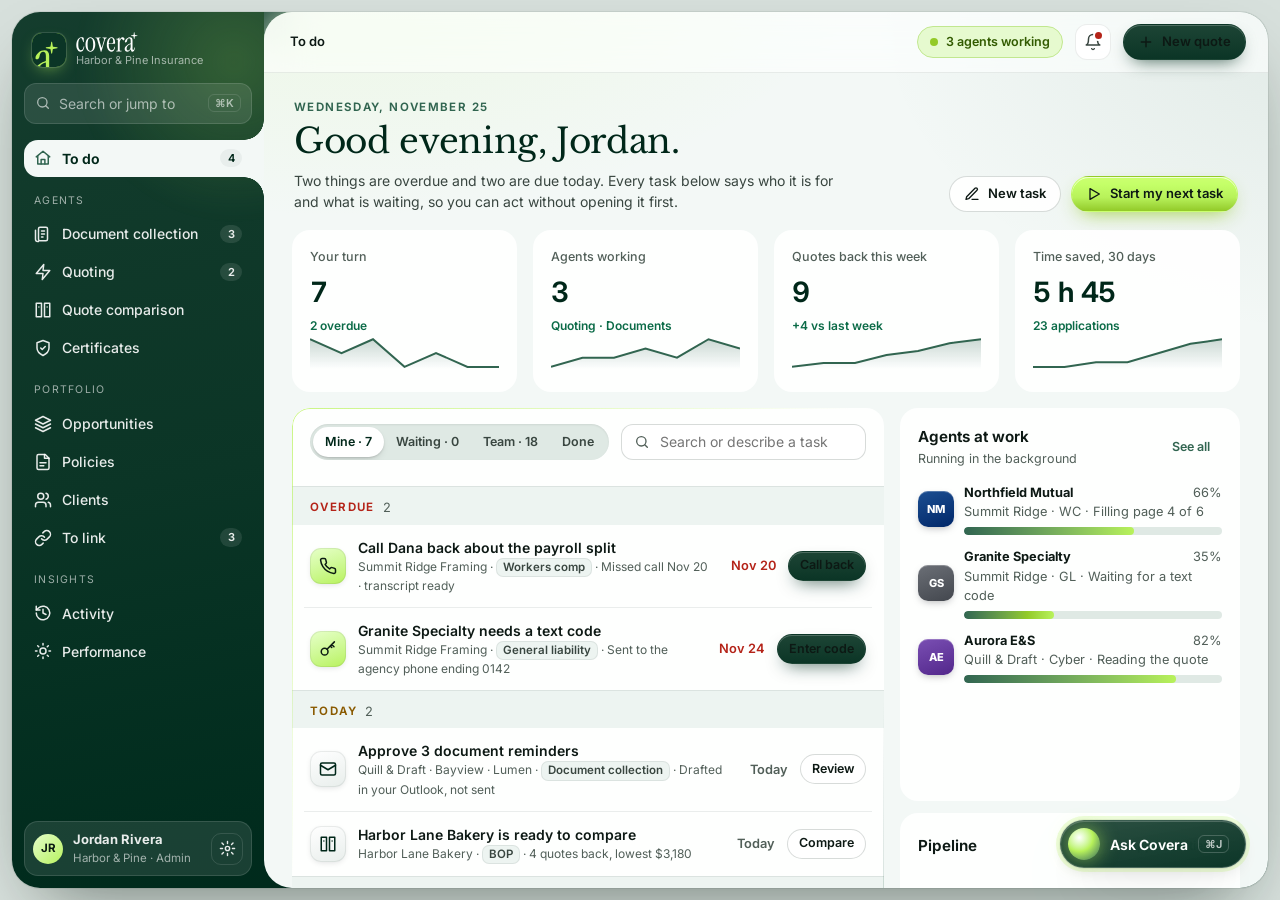
==== commit b7988425: "Floating draggable assistant, Intel Hub window frame, six themes and dark mode - One assistant: a fl" ====
--- a/app.html
+++ b/app.html
@@ -3,17 +3,18 @@
   <head>
     <meta charset="utf-8" />
     <meta name="viewport" content="width=device-width, initial-scale=1, viewport-fit=cover" />
+    <meta name="color-scheme" content="light dark" />
+    <script src="theme.js"></script>
     <title>Covera · Forest Glass prototype</title>
     <meta name="description" content="An unofficial interface makeover concept for Covera, gifted by the Done For You Insurance team. All data is made up." />
     <meta name="theme-color" content="#0b3526" />
     <link rel="icon" href="assets/covera-icon.svg" type="image/svg+xml" />
     <link rel="preconnect" href="https://fonts.googleapis.com" />
     <link rel="preconnect" href="https://fonts.gstatic.com" crossorigin />
-    <link href="https://fonts.googleapis.com/css2?family=Inter:wght@400;500;600;650;700&family=Libre+Baskerville:wght@400;700&display=swap" rel="stylesheet" />
+    <link href="https://fonts.googleapis.com/css2?family=EB+Garamond:wght@500;600&family=Fraunces:opsz,wght@9..144,600&family=Inter:wght@400;500;600;650;700&family=Libre+Baskerville:wght@400;700&family=Space+Grotesk:wght@400;500;600;700&display=swap" rel="stylesheet" />
     <link rel="stylesheet" href="styles.css" />
   </head>
   <body>
-    <div class="ambient" aria-hidden="true"></div>
     <a class="sr-only" href="#main">Skip to content</a>
 
     <div class="app">
@@ -21,13 +22,14 @@
         <div class="brand">
           <img class="brand-mark" src="assets/covera-icon.svg" alt="" />
           <div>
-            <img class="brand-word" src="assets/covera-wordmark-light.svg" alt="Covera" />
+            <img class="brand-word on-dark" src="assets/covera-wordmark-light.svg" alt="Covera" />
+            <img class="brand-word on-light" src="assets/covera-wordmark-dark.svg" alt="Covera" />
             <small>Harbor &amp; Pine Insurance</small>
           </div>
         </div>
 
         <button class="cmdk" type="button" data-open="palette">
-          <svg viewBox="0 0 24 24" width="16" height="16" fill="none" stroke="currentColor" stroke-width="2" stroke-linecap="round" stroke-linejoin="round" aria-hidden="true"><circle cx="11" cy="11" r="7"/><path d="m20 20-3.5-3.5"/></svg>
+          <svg viewBox="0 0 24 24" fill="none" stroke="currentColor" stroke-width="2" stroke-linecap="round" stroke-linejoin="round" aria-hidden="true"><circle cx="11" cy="11" r="7"/><path d="m20 20-3.5-3.5"/></svg>
           <span>Search or jump to</span>
           <kbd>⌘K</kbd>
         </button>
@@ -35,23 +37,19 @@
         <nav class="nav" id="nav"></nav>
 
         <div class="sidebar-foot">
-          <button class="ask-card" type="button" data-open="assistant">
-            <span class="orb" aria-hidden="true"></span>
-            <span><b>Ask Covera</b><span>Quotes, appetite, next steps</span></span>
-          </button>
           <div class="me">
             <span class="avatar">JR</span>
-            <span style="flex:1"><b>Jordan Rivera</b><span>Harbor &amp; Pine · Admin</span></span>
-            <a class="icon-btn" href="#/settings" aria-label="Settings" style="background:rgba(255,255,255,.08);border-color:rgba(255,255,255,.14);color:#e8f3ed">
+            <span class="who-me"><b>Jordan Rivera</b><small>Harbor &amp; Pine · Admin</small></span>
+            <a class="side-btn" href="#/appearance" aria-label="Settings">
               <svg viewBox="0 0 24 24" fill="none" stroke="currentColor" stroke-width="2" stroke-linecap="round" stroke-linejoin="round" aria-hidden="true"><circle cx="12" cy="12" r="3"/><path d="M12 2v3M12 19v3M4.2 4.2l2.1 2.1M17.7 17.7l2.1 2.1M2 12h3M19 12h3M4.2 19.8l2.1-2.1M17.7 6.3l2.1-2.1"/></svg>
             </a>
           </div>
         </div>
       </aside>
 
-      <div class="main">
+      <div class="main" id="scroller">
         <header class="topbar">
-          <button class="icon-btn menu-btn" type="button" id="menuBtn" aria-label="Open navigation">
+          <button class="icon-btn menu-btn" type="button" id="menuBtn" aria-label="Open navigation" aria-controls="sidebar" aria-expanded="false">
             <svg viewBox="0 0 24 24" fill="none" stroke="currentColor" stroke-width="2" stroke-linecap="round" aria-hidden="true"><path d="M4 7h16M4 12h16M4 17h16"/></svg>
           </button>
           <div class="crumbs" id="crumbs"></div>
@@ -61,7 +59,7 @@
             <svg viewBox="0 0 24 24" fill="none" stroke="currentColor" stroke-width="2" stroke-linecap="round" stroke-linejoin="round" aria-hidden="true"><path d="M6 8a6 6 0 1 1 12 0c0 7 3 8 3 8H3s3-1 3-8"/><path d="M10.3 21a1.94 1.94 0 0 0 3.4 0"/></svg>
             <span class="badge-dot"></span>
           </button>
-          <button class="btn primary" type="button" data-open="newRequest">
+          <button class="btn primary" type="button" data-toast="Paste an email, drop a file, or forward it to quotes@">
             <svg viewBox="0 0 24 24" fill="none" stroke="currentColor" stroke-width="2.2" stroke-linecap="round" aria-hidden="true"><path d="M12 5v14M5 12h14"/></svg>
             <span>New quote</span>
           </button>
@@ -72,51 +70,94 @@
       </div>
     </div>
 
-    <div class="scrim" id="scrim"></div>
+    <div class="side-scrim" id="sideScrim"></div>
 
-    <aside class="drawer" id="assistant" aria-label="Ask Covera" aria-hidden="true">
-      <div class="drawer-head">
-        <span class="orb" style="width:30px;height:30px;border-radius:50%;background:radial-gradient(circle at 35% 30%,#f4ffd9,#b8f25a 45%,#0b6b47 100%);box-shadow:0 0 16px rgba(184,242,90,.6)" aria-hidden="true"></span>
-        <div style="flex:1">
-          <b>Ask Covera</b>
-          <div class="small muted" id="assistantContext">Looking at: Today</div>
+    <!-- One assistant: the floating "Ask Covera" button opens it; it can be dragged, docked or made full screen. -->
+    <button class="ask-fab" type="button" id="askFab" aria-controls="assistant" aria-expanded="false">
+      <span class="orb" aria-hidden="true"></span>
+      <span>Ask Covera</span>
+      <kbd>⌘J</kbd>
+    </button>
+
+    <dialog class="assistant" id="assistant" popover="manual" aria-labelledby="asstTitle">
+      <div class="asst-head">
+        <button class="drag-handle" type="button" id="dragHandle" aria-label="Move the assistant. Drag, or use the arrow keys." aria-describedby="dragHelp">
+          <svg viewBox="0 0 24 24" fill="currentColor" aria-hidden="true"><circle cx="9" cy="6" r="1.6"/><circle cx="15" cy="6" r="1.6"/><circle cx="9" cy="12" r="1.6"/><circle cx="15" cy="12" r="1.6"/><circle cx="9" cy="18" r="1.6"/><circle cx="15" cy="18" r="1.6"/></svg>
+        </button>
+        <span class="sr-only" id="dragHelp">Arrow keys move it 15 pixels. Hold Shift to move 60. The Position menu docks it left, right or in the corner.</span>
+        <div class="title">
+          <span class="orb sm" aria-hidden="true"></span>
+          <span style="min-width:0"><b id="asstTitle">Ask Covera</b><span id="assistantContext">Looking at: To do</span></span>
         </div>
-        <button class="icon-btn" type="button" data-close="assistant" aria-label="Close assistant">
+        <button class="icon-btn" type="button" data-act="dock" aria-label="Position" aria-haspopup="menu" popovertarget="dockMenu">
+          <svg viewBox="0 0 24 24" fill="none" stroke="currentColor" stroke-width="2" stroke-linecap="round" stroke-linejoin="round" aria-hidden="true"><rect x="3" y="4" width="18" height="16" rx="3"/><path d="M14 4v16"/></svg>
+        </button>
+        <button class="icon-btn" type="button" data-act="full" aria-label="Full screen" aria-pressed="false">
+          <svg class="i-expand" viewBox="0 0 24 24" fill="none" stroke="currentColor" stroke-width="2" stroke-linecap="round" stroke-linejoin="round" aria-hidden="true"><path d="M15 3h6v6M9 21H3v-6M21 3l-7 7M3 21l7-7"/></svg>
+        </button>
+        <button class="icon-btn" type="button" data-act="close" aria-label="Close the assistant">
           <svg viewBox="0 0 24 24" fill="none" stroke="currentColor" stroke-width="2" stroke-linecap="round" aria-hidden="true"><path d="M18 6 6 18M6 6l12 12"/></svg>
         </button>
       </div>
-      <div class="drawer-body" id="chat">
-        <div class="bubble-msg ai">Hi Jordan. Two things need you today: <b>Summit Ridge Framing</b> is missing its payroll split, and <b>Harbor Lane Bakery</b> has 4 quotes back and is ready to compare.</div>
-        <div class="bubble-msg me">Which carriers are still running for Summit Ridge?</div>
-        <div class="bubble-msg ai">Two are live: <b>Northfield Mutual</b> (page 4 of 6, about 2 minutes left) and <b>Granite Specialty</b> (waiting on a sign-in code from your inbox). Bluestone declined: roofing over 3 stories is outside appetite.<br /><br /><span class="src"><svg viewBox="0 0 24 24" fill="none" stroke="currentColor" stroke-width="2.4" aria-hidden="true"><path d="M9 12l2 2 4-4"/></svg>From the run log, 2 min ago</span></div>
+
+      <div class="asst-body">
+        <nav class="asst-history" aria-label="Conversations">
+          <button class="btn sm" type="button" style="width:100%;margin-bottom:12px" data-act="new-chat">New conversation</button>
+          <p class="eyebrow" style="margin:6px 10px">Recent</p>
+          <a href="#" aria-current="true">Summit Ridge: who is still running</a>
+          <a href="#">Is spoilage in the Cedar Point BOP?</a>
+          <a href="#">Lease review: Quill &amp; Draft, 2nd floor</a>
+          <a href="#">Carrier sign-ins and codes</a>
+        </nav>
+        <div class="asst-main">
+          <div class="chat" id="chat">
+            <div class="asst-hello">
+              <h1>What can I look into for you?</h1>
+              <p class="muted" style="margin:6px 0 16px">Ask about a client, a policy or a quote. Every answer quotes the page it rests on.</p>
+            </div>
+            <div class="starters" id="starters"></div>
+            <div class="bubble-msg ai">Hi Jordan. Two things need you today: <b>Summit Ridge Framing</b> is missing its payroll split, and <b>Harbor Lane Bakery</b> has 4 quotes back and is ready to compare.</div>
+            <div class="bubble-msg me">Which carriers are still running for Summit Ridge?</div>
+            <div class="bubble-msg ai">Two are live: <b>Northfield Mutual</b> (page 4 of 6, about 2 minutes left) and <b>Granite Specialty</b> (waiting on a text code). Bluestone declined: roofing over 3 stories is outside appetite.</div>
+          </div>
+          <div class="asst-foot">
+            <div class="chips">
+              <button class="chip" type="button">What's missing?</button>
+              <button class="chip" type="button">Draft the follow-up</button>
+              <button class="chip" type="button">Compare top 3</button>
+            </div>
+            <form class="composer" id="composer">
+              <label class="sr-only" for="ask">Ask Covera</label>
+              <textarea id="ask" rows="1" placeholder="Ask about a client, a carrier or a quote"></textarea>
+              <button class="btn lime sm" type="submit" aria-label="Send">
+                <svg viewBox="0 0 24 24" fill="none" stroke="currentColor" stroke-width="2.4" stroke-linecap="round" stroke-linejoin="round" aria-hidden="true"><path d="M5 12h14M13 6l6 6-6 6"/></svg>
+              </button>
+            </form>
+            <p class="small muted" style="margin:8px 2px 0">Answers cite their source. Nothing is sent or submitted without your click.</p>
+          </div>
+        </div>
       </div>
-      <div class="drawer-foot">
-        <div class="chips">
-          <button class="chip" type="button">What's missing?</button>
-          <button class="chip" type="button">Draft the follow-up</button>
-          <button class="chip" type="button">Compare top 3</button>
-        </div>
-        <form class="composer" id="composer">
-          <label class="sr-only" for="ask">Ask Covera</label>
-          <textarea id="ask" rows="1" placeholder="Ask about a client, a carrier or a quote"></textarea>
-          <button class="btn lime sm" type="submit" aria-label="Send">
-            <svg viewBox="0 0 24 24" fill="none" stroke="currentColor" stroke-width="2.4" stroke-linecap="round" stroke-linejoin="round" aria-hidden="true"><path d="M5 12h14M13 6l6 6-6 6"/></svg>
-          </button>
-        </form>
-        <p class="small muted" style="margin:8px 2px 0">Answers cite their source. Nothing is sent or submitted without your click.</p>
-      </div>
-    </aside>
+    </dialog>
 
-    <div class="palette" id="palette" role="dialog" aria-label="Search or jump to" aria-hidden="true">
+    <div class="dock-menu" id="dockMenu" popover role="menu" aria-label="Assistant position">
+      <p>Move the assistant</p>
+      <button type="button" role="menuitem" data-dock="right">Dock right</button>
+      <button type="button" role="menuitem" data-dock="left">Dock left</button>
+      <button type="button" role="menuitem" data-dock="corner">Bottom right corner</button>
+      <button type="button" role="menuitem" data-dock="center">Center</button>
+    </div>
+
+    <dialog class="palette" id="palette" closedby="any" aria-label="Search or jump to">
       <label class="sr-only" for="paletteInput">Search</label>
       <input id="paletteInput" placeholder="Search clients, carriers, screens…" autocomplete="off" />
       <ul id="paletteList"></ul>
-    </div>
+    </dialog>
 
     <div class="toast" id="toast" role="status" aria-live="polite">
       <svg viewBox="0 0 24 24" fill="none" stroke="currentColor" stroke-width="2.4" stroke-linecap="round" stroke-linejoin="round" aria-hidden="true"><path d="M20 6 9 17l-5-5"/></svg>
       <span id="toastText"></span>
     </div>
+    <div class="sr-only" aria-live="polite" id="moveNote"></div>
 
     <script src="app.js"></script>
   </body>
--- a/styles.css
+++ b/styles.css
@@ -1,100 +1,217 @@
 /*
-  Covera makeover: "Forest Glass" design system.
+  Covera makeover: "Forest Glass" design system, v2.
   A concept gift from the Done For You Insurance team. Unofficial; not affiliated with Covera AI, Inc.
 
-  Idea in one line: Covera's own forest green and lime, arranged the way a calm, premium operations
-  console is arranged. Deep green glass carries the navigation, white glass cards carry the work,
-  lime is only ever the signal (progress, live, "your turn").
+  Two colors drive everything: --brand (Covera forest) and --signal (Covera lime). Settings > Appearance
+  offers six named themes (classic to bold), a "make your own" pair of colors, light or dark, a light
+  sidebar, density and glass. Every other color is derived from the two, so any pair still reads well.
 
   Rules
-  - Forest green is the action color: primary buttons, links, the selected item, focus rings.
-  - Lime is the signal: progress, live runs, the active marker. Never body text on white.
+  - The brand color is the action color: primary buttons, links, the selected item, focus rings.
+  - The signal color only marks what needs attention or is live: progress, running agents, your turn.
   - Status never relies on color alone: every status is a pill with an icon and a word.
-  - Glass is for surfaces that float (sidebar, top bar, drawers, popovers). Content cards are
-    near-opaque so text always reads at AA contrast.
-  - Motion settles in 280ms or less and turns off under reduced motion. Transparency turns off
-    under reduced transparency.
+  - Glass is for what floats (top bar, assistant, search). Work surfaces stay near-opaque for AA contrast.
+  - The app is one rounded window inside the browser (the Intel Hub frame); the selected menu item
+    flows into the page so the menu and the page read as one shape.
 */
 
+/* ---------- Tokens ---------- */
+
 :root {
-  /* Type */
+  /* Follows the system by default. Settings > Appearance pins Light or Dark through the meta tag. */
+  color-scheme: light dark;
+
+  &:has(> head > meta[name="color-scheme"][content="dark"]) {
+    color-scheme: dark;
+  }
+  &:has(> head > meta[name="color-scheme"][content="light"]) {
+    color-scheme: light;
+  }
+
+  /* The two colors a person can change (set by the theme, or by "Make your own") */
+  --brand: #0b3526;
+  --signal: #b8f25a;
+
+  /* Kept dark and kept bright whatever is picked, so white text on the brand and dark text on the
+     signal always pass contrast. */
+  --brand-deep: oklch(from var(--brand) min(l, 0.34) c h);
+  --brand-ink: oklch(from var(--brand) min(l, 0.24) c h);
+  --brand-mid: oklch(from var(--brand) clamp(0.45, calc(l + 0.17), 0.52) calc(c * 1.25) h);
+  --brand-soft: color-mix(in srgb, var(--brand-mid) 11%, white);
+  --signal-pop: oklch(from var(--signal) max(l, 0.86) c h);
+  --signal-deep: oklch(from var(--signal) calc(max(l, 0.86) - 0.12) c h);
+  --signal-ink: oklch(from var(--signal) 0.42 calc(c * 0.9) h);
+
+  /* Themes can warm or cool the paper without touching the brand */
+  --paper-c: 0.007;
+
+  /* Type and shape (themes change these) */
   --font-ui: "Inter", "Inter Fallback", system-ui, -apple-system, "Segoe UI", sans-serif;
   --font-display: "Libre Baskerville", Georgia, "Times New Roman", serif;
-  --font-code: ui-monospace, "SF Mono", SFMono-Regular, Menlo, Consolas, monospace;
-
-  /* Brand (from covera-agents.com) */
-  --forest-950: #062218;
-  --forest-900: #0b2a1e;
-  --forest-800: #0b3526;
-  --forest-700: #0b6b47;
-  --forest-600: #1f7a4d;
-  --lime: #b8f25a;
-  --lime-deep: #8fcf2e;
-  --mint-50: #f2f8f4;
-  --mint-100: #e7f1ec;
-
-  /* Surfaces */
-  --shell: #eef3ef;
-  --card: rgba(255, 255, 255, 0.86);
-  --card-solid: #ffffff;
-  --inset: #f4f7f5;
-  --inset-2: #e9efeb;
-  --hairline: rgba(11, 53, 38, 0.09);
-  --hairline-strong: rgba(11, 53, 38, 0.18);
-  --line-control: #8a9a90;
+  --display-weight: 400;
+  --display-tracking: -0.01em;
+  --radius: 18px;
+  --radius-window: 28px;
+  --btn-radius: 999px;
+
+  /* Surfaces, light then dark */
+  --mat: light-dark(oklch(from var(--brand) 0.9 calc(var(--paper-c) * 1.6) var(--paper-h, h)), oklch(from var(--brand) 0.12 0.012 h));
+  --page: light-dark(oklch(from var(--brand) 0.975 var(--paper-c) var(--paper-h, h)), oklch(from var(--brand) 0.18 0.014 h));
+  --card: light-dark(rgb(255 255 255 / 0.9), oklch(from var(--brand) 0.225 0.016 h / 0.92));
+  --surface: light-dark(#ffffff, oklch(from var(--brand) 0.245 0.016 h));
+  --inset: light-dark(oklch(from var(--brand) 0.962 calc(var(--paper-c) + 0.002) var(--paper-h, h)), oklch(from var(--brand) 0.205 0.014 h));
+  --inset-2: light-dark(oklch(from var(--brand) 0.925 calc(var(--paper-c) + 0.006) var(--paper-h, h)), oklch(from var(--brand) 0.28 0.016 h));
+  --hairline: light-dark(oklch(from var(--brand) 0.4 0.03 h / 0.1), rgb(255 255 255 / 0.08));
+  --hairline-strong: light-dark(oklch(from var(--brand) 0.4 0.03 h / 0.2), rgb(255 255 255 / 0.16));
+  --glass: light-dark(rgb(255 255 255 / 0.62), oklch(from var(--brand) 0.2 0.016 h / 0.62));
+  --glass-strong: light-dark(rgb(255 255 255 / 0.8), oklch(from var(--brand) 0.22 0.016 h / 0.82));
+  --glass-blur: saturate(180%) blur(22px);
+  --specular: light-dark(inset 0 1px 0 rgb(255 255 255 / 0.6), inset 0 1px 0 rgb(255 255 255 / 0.07));
 
   /* Ink */
-  --ink: #0f1a15;
-  --ink-2: #3f4d46;
-  --ink-3: #5e6e64;
+  --ink: light-dark(oklch(from var(--brand) 0.2 0.02 h), oklch(from var(--brand) 0.96 0.008 h));
+  --ink-2: light-dark(oklch(from var(--brand) 0.38 0.02 h), oklch(from var(--brand) 0.83 0.012 h));
+  --ink-3: light-dark(oklch(from var(--brand) 0.47 0.02 h), oklch(from var(--brand) 0.72 0.012 h));
+  --heading: light-dark(var(--brand-ink), oklch(from var(--brand) 0.97 0.02 h));
 
   /* Action */
-  --accent: #0b6b47;
-  --accent-fill: #0b3526;
-  --accent-fill-hover: #0b6b47;
-  --accent-ink: #ffffff;
-  --accent-soft: #e4f1ea;
-  --focus: 0 0 0 3px rgba(184, 242, 90, 0.75), 0 0 0 5px rgba(11, 53, 38, 0.6);
-
-  /* Status: hue for icon, dark shade for text, soft fill. Always icon + word. */
-  --ok: #0b6b47;
-  --ok-bg: #e2f3e9;
-  --ok-line: #b8e0c8;
-  --wait: #8a5a00;
-  --wait-bg: #fbf1d9;
-  --wait-line: #efd9a0;
-  --bad: #b42318;
-  --bad-bg: #fde8e6;
-  --bad-line: #f6c3bd;
-  --info: #1d4f91;
-  --info-bg: #e6eefa;
-  --info-line: #c4d5f0;
-  --live: #3d6b00;
-  --live-bg: #eefbd8;
-  --live-line: #cdeb9c;
-
-  /* Glass */
-  --glass-dark: linear-gradient(165deg, rgba(14, 64, 45, 0.92) 0%, rgba(8, 40, 28, 0.94) 55%, rgba(5, 28, 20, 0.96) 100%);
-  --glass-light: rgba(255, 255, 255, 0.62);
-  --glass-blur: saturate(180%) blur(22px);
-  --specular: inset 0 1px 0 rgba(255, 255, 255, 0.55), inset 0 -1px 0 rgba(255, 255, 255, 0.08);
-  --specular-dark: inset 0 1px 0 rgba(255, 255, 255, 0.16), inset 0 0 0 1px rgba(255, 255, 255, 0.06);
-  --edge: linear-gradient(140deg, rgba(184, 242, 90, 0.7), rgba(255, 255, 255, 0.25) 35%, rgba(11, 53, 38, 0.12) 70%, rgba(11, 107, 71, 0.4));
-
-  /* Shape and depth */
-  --radius: 18px;
-  --radius-sm: 12px;
-  --radius-pill: 999px;
-  --radius-master: 28px;
-  --shadow-card: 0 0 0 1px rgba(11, 53, 38, 0.05), 0 1px 2px rgba(6, 34, 24, 0.05), 0 10px 24px -12px rgba(6, 34, 24, 0.18);
-  --shadow-raised: 0 0 0 1px rgba(11, 53, 38, 0.06), 0 8px 18px -6px rgba(6, 34, 24, 0.16), 0 28px 56px -22px rgba(6, 34, 24, 0.32);
+  --action: var(--brand-deep);
+  --link: light-dark(var(--brand-mid), oklch(from var(--brand) 0.82 min(calc(c * 1.4), 0.1) h));
+  --accent-soft: light-dark(var(--brand-soft), color-mix(in srgb, var(--brand-mid) 28%, #15191a));
+  --focus: 0 0 0 3px rgb(from var(--signal-pop) r g b / 0.8), 0 0 0 5px var(--brand-deep);
+
+  /* Status: icon hue, text shade and soft fill. Always shown with an icon and a word. */
+  --ok: light-dark(#0b6b47, #6fd6a4);
+  --ok-bg: light-dark(#e2f3e9, rgb(111 214 164 / 0.12));
+  --ok-line: light-dark(#b8e0c8, rgb(111 214 164 / 0.28));
+  --wait: light-dark(#8a5a00, #f2c66d);
+  --wait-bg: light-dark(#fbf1d9, rgb(242 198 109 / 0.12));
+  --wait-line: light-dark(#efd9a0, rgb(242 198 109 / 0.3));
+  --bad: light-dark(#b42318, #ff9a8f);
+  --bad-bg: light-dark(#fde8e6, rgb(255 154 143 / 0.12));
+  --bad-line: light-dark(#f6c3bd, rgb(255 154 143 / 0.3));
+  --info: light-dark(#1d4f91, #9cc3ff);
+  --info-bg: light-dark(#e6eefa, rgb(156 195 255 / 0.12));
+  --info-line: light-dark(#c4d5f0, rgb(156 195 255 / 0.28));
+  --live: light-dark(var(--signal-ink), var(--signal-pop));
+  --live-bg: light-dark(oklch(from var(--signal) 0.96 0.06 h), rgb(from var(--signal-pop) r g b / 0.12));
+  --live-line: light-dark(oklch(from var(--signal) 0.88 0.12 h), rgb(from var(--signal-pop) r g b / 0.32));
+
+  /* Sidebar (deep by default; a light sidebar is a setting) */
+  --side-bg: linear-gradient(170deg, oklch(from var(--brand-deep) calc(l + 0.03) c h) 0%, var(--brand-deep) 45%, oklch(from var(--brand-deep) calc(l - 0.06) c h) 100%);
+  --side-ink: rgb(255 255 255 / 0.9);
+  --side-ink-2: rgb(255 255 255 / 0.6);
+  --side-hover: rgb(255 255 255 / 0.08);
+  --side-line: rgb(255 255 255 / 0.12);
+  --side-chip: rgb(255 255 255 / 0.1);
+
+  /* Depth */
+  --frame-gap: 12px;
+  --shadow-card: 0 0 0 1px var(--hairline), 0 1px 2px rgb(0 0 0 / 0.04), 0 10px 24px -14px oklch(from var(--brand) 0.25 0.05 h / 0.35);
+  --shadow-raised: 0 0 0 1px var(--hairline), 0 8px 18px -6px rgb(0 0 0 / 0.14), 0 28px 60px -22px oklch(from var(--brand) 0.2 0.05 h / 0.5);
+  --edge: linear-gradient(140deg, rgb(from var(--signal-pop) r g b / 0.75), transparent 38%, transparent 64%, rgb(from var(--brand-mid) r g b / 0.45));
+
+  /* Density */
+  --pad: 18px;
+  --row: 12px;
 
   /* Motion */
   --ease-out: cubic-bezier(0.22, 1, 0.36, 1);
   --dur-quick: 160ms;
   --dur-settle: 280ms;
 
-  --sidebar-w: 248px;
+  --sidebar-w: 252px;
+
+  accent-color: var(--brand-mid);
+  scrollbar-color: var(--hairline-strong) transparent;
+}
+
+/* Browsers without light-dark() or relative colors get the light theme with Covera's own colors. */
+@supports not (color: light-dark(white, black)) {
+  :root {
+    color-scheme: light;
+  }
+}
+
+/* ---------- Themes: fonts, shapes and paper. Colors come from the theme's pair in app.js. ---------- */
+
+/* Ledger: classic and calm. Ivory paper, ink navy, Garamond headings, square-ish corners. */
+:root[data-theme="ledger"] {
+  --font-display: "EB Garamond", Garamond, Georgia, serif;
+  --display-weight: 500;
+  --display-tracking: 0;
+  --radius: 8px;
+  --radius-window: 14px;
+  --btn-radius: 8px;
+  --paper-h: 85;
+  --paper-c: 0.02;
+}
+
+:root[data-theme="ledger"] h1 {
+  font-size: clamp(1.9rem, 1.3rem + 1.8vw, 2.5rem);
+}
+
+/* Old Harbor: classic professional. Navy and brass, Baskerville, gentle corners. */
+:root[data-theme="harbor"] {
+  --radius: 12px;
+  --radius-window: 20px;
+  --btn-radius: 10px;
+  --paper-h: 85;
+  --paper-c: 0.012;
+}
+
+/* Blank Page: plain and basic. System font only, no serif, no glass, quiet corners. */
+:root[data-theme="blank"] {
+  --font-ui: system-ui, -apple-system, "Segoe UI", Roboto, sans-serif;
+  --font-display: var(--font-ui);
+  --display-weight: 650;
+  --display-tracking: -0.02em;
+  --radius: 10px;
+  --radius-window: 16px;
+  --btn-radius: 8px;
+  --paper-c: 0.002;
+}
+
+/* Midnight Arcade: bold and hip. Deep violet, electric cyan, Space Grotesk, big soft corners. */
+:root[data-theme="arcade"] {
+  --font-display: "Space Grotesk", "Inter", sans-serif;
+  --font-ui: "Space Grotesk", "Inter", sans-serif;
+  --display-weight: 700;
+  --display-tracking: -0.035em;
+  --radius: 22px;
+  --radius-window: 32px;
+}
+
+/* Citrus Studio: warm and playful. Terracotta and mango, Fraunces headings, round everything. */
+:root[data-theme="citrus"] {
+  --font-display: "Fraunces", Georgia, serif;
+  --display-weight: 600;
+  --display-tracking: -0.02em;
+  --radius: 24px;
+  --radius-window: 34px;
+  --paper-h: 70;
+  --paper-c: 0.022;
+}
+
+:root[data-density="compact"] {
+  --pad: 14px;
+  --row: 8px;
+}
+
+:root[data-sidebar="light"] {
+  --side-bg: linear-gradient(180deg, var(--surface), var(--inset));
+  --side-ink: var(--ink);
+  --side-ink-2: var(--ink-3);
+  --side-hover: var(--inset-2);
+  --side-line: var(--hairline);
+  --side-chip: var(--inset-2);
+}
+
+:root[data-glass="off"] {
+  --glass: var(--surface);
+  --glass-strong: var(--surface);
+  --card: var(--surface);
+  --glass-blur: none;
 }
 
 @font-face {
@@ -112,35 +229,32 @@
 
 html {
   -webkit-text-size-adjust: 100%;
+  text-size-adjust: 100%;
 }
 
 body {
   margin: 0;
   font-family: var(--font-ui);
-  font-size: 14px;
+  font-size: 0.875rem;
   line-height: 1.5;
   color: var(--ink);
-  background: var(--shell);
-  font-feature-settings: "cv11", "ss01", "tnum" 0;
+  background: var(--mat);
   -webkit-font-smoothing: antialiased;
-  min-height: 100vh;
-}
-
-/* The ambient light behind the glass: two soft forest and lime glows, fixed. */
-.ambient {
-  position: fixed;
-  inset: 0;
-  z-index: -1;
-  pointer-events: none;
-  background:
-    radial-gradient(900px 520px at 12% -10%, rgba(184, 242, 90, 0.32), transparent 60%),
-    radial-gradient(780px 560px at 105% 8%, rgba(11, 107, 71, 0.18), transparent 62%),
-    radial-gradient(820px 600px at 70% 115%, rgba(184, 242, 90, 0.18), transparent 60%),
-    linear-gradient(180deg, #f3f7f4 0%, #eaf1ec 100%);
+}
+
+h1,
+h2,
+h3 {
+  text-wrap: balance;
+}
+
+p,
+li {
+  text-wrap: pretty;
 }
 
 a {
-  color: var(--accent);
+  color: var(--link);
   text-decoration-thickness: 1px;
   text-underline-offset: 2px;
 }
@@ -164,67 +278,54 @@
   width: 1px;
   height: 1px;
   overflow: hidden;
-  clip: rect(0 0 0 0);
+  clip-path: inset(50%);
   white-space: nowrap;
 }
 
-/* ---------- App frame ---------- */
+/* ---------- The app window (Intel Hub frame) ---------- */
 
 .app {
+  position: fixed;
+  inset: var(--frame-gap);
   display: grid;
   grid-template-columns: var(--sidebar-w) minmax(0, 1fr);
-  gap: 16px;
-  padding: 14px;
-  min-height: 100vh;
+  border-radius: var(--radius-window);
+  overflow: hidden;
+  background: var(--side-bg);
+  box-shadow: 0 0 0 1px var(--hairline), 0 30px 70px -30px oklch(from var(--brand) 0.15 0.05 h / 0.55);
 }
 
 .sidebar {
-  position: sticky;
-  top: 14px;
-  height: calc(100vh - 28px);
+  position: relative;
   display: flex;
   flex-direction: column;
-  border-radius: var(--radius-master);
-  background: var(--glass-dark);
-  box-shadow: var(--specular-dark), 0 30px 60px -24px rgba(6, 34, 24, 0.55);
-  color: #e8f3ed;
-  padding: 16px 12px 12px;
-  overflow: hidden;
+  min-height: 0;
+  padding: 16px 0 12px 12px;
+  color: var(--side-ink);
+  overflow: hidden auto;
+  scrollbar-width: none;
   isolation: isolate;
 }
 
-/* Liquid highlight: a slow lime caustic drifting inside the glass. */
-.sidebar::before {
+/* A slow caustic of the signal color drifting under the deep glass. */
+:root:not([data-sidebar="light"]) .sidebar::before {
   content: "";
   position: absolute;
-  inset: -40% -60% auto auto;
-  width: 320px;
-  height: 320px;
-  background: radial-gradient(circle, rgba(184, 242, 90, 0.22), transparent 65%);
+  top: -120px;
+  right: -140px;
+  width: 340px;
+  height: 340px;
+  border-radius: 50%;
+  background: radial-gradient(circle, rgb(from var(--signal-pop) r g b / 0.2), transparent 65%);
   filter: blur(8px);
   z-index: -1;
   animation: drift 18s ease-in-out infinite alternate;
-}
-
-.sidebar::after {
-  content: "";
-  position: absolute;
-  inset: 0;
-  border-radius: inherit;
-  padding: 1px;
-  background: linear-gradient(160deg, rgba(255, 255, 255, 0.35), rgba(255, 255, 255, 0.04) 40%, rgba(184, 242, 90, 0.25));
-  -webkit-mask: linear-gradient(#000 0 0) content-box, linear-gradient(#000 0 0);
-  -webkit-mask-composite: xor;
-  mask-composite: exclude;
   pointer-events: none;
 }
 
 @keyframes drift {
-  from {
-    transform: translate(0, 0);
-  }
   to {
-    transform: translate(-120px, 260px);
+    translate: -110px 300px;
   }
 }
 
@@ -232,67 +333,74 @@
   display: flex;
   align-items: center;
   gap: 10px;
-  padding: 4px 8px 14px;
+  padding: 4px 20px 14px 8px;
 }
 
 .brand-mark {
   width: 34px;
   height: 34px;
   border-radius: 10px;
-  box-shadow: 0 0 0 1px rgba(255, 255, 255, 0.18), 0 6px 16px -6px rgba(184, 242, 90, 0.6);
+  flex: none;
+  box-shadow: 0 0 0 1px var(--side-line), 0 6px 16px -6px rgb(from var(--signal-pop) r g b / 0.6);
 }
 
 .brand-word {
+  display: block;
   height: 20px;
   width: auto;
-  color: #fff;
+}
+
+:root[data-sidebar="light"] .brand-word.on-dark,
+:root:not([data-sidebar="light"]) .brand-word.on-light {
+  display: none;
 }
 
 .brand small {
   display: block;
   font-size: 11px;
-  color: rgba(232, 243, 237, 0.62);
-  letter-spacing: 0.01em;
+  color: var(--side-ink-2);
 }
 
 .cmdk {
   display: flex;
   align-items: center;
   gap: 8px;
-  width: 100%;
+  width: calc(100% - 12px);
   padding: 9px 10px;
   border-radius: 12px;
-  border: 1px solid rgba(255, 255, 255, 0.12);
-  background: rgba(255, 255, 255, 0.07);
-  color: rgba(232, 243, 237, 0.78);
+  border: 1px solid var(--side-line);
+  background: var(--side-chip);
+  color: var(--side-ink-2);
   cursor: pointer;
-  box-shadow: var(--specular-dark);
   transition: background var(--dur-quick) var(--ease-out);
 }
 
 .cmdk:hover {
-  background: rgba(255, 255, 255, 0.12);
+  background: var(--side-hover);
+}
+
+.cmdk svg {
+  width: 16px;
+  height: 16px;
 }
 
 .cmdk kbd {
   margin-left: auto;
-  font-family: var(--font-ui);
-  font-size: 11px;
+  font: 600 11px var(--font-ui);
   padding: 1px 6px;
   border-radius: 6px;
-  background: rgba(255, 255, 255, 0.1);
-  border: 1px solid rgba(255, 255, 255, 0.14);
+  border: 1px solid var(--side-line);
 }
 
 .nav-group {
-  margin-top: 18px;
+  margin-top: 16px;
 }
 
 .nav-label {
   font-size: 10.5px;
   letter-spacing: 0.12em;
   text-transform: uppercase;
-  color: rgba(232, 243, 237, 0.5);
+  color: var(--side-ink-2);
   padding: 0 10px 6px;
 }
 
@@ -301,107 +409,81 @@
   display: flex;
   align-items: center;
   gap: 10px;
-  padding: 8px 10px;
+  padding: 8px 22px 8px 10px;
   margin: 1px 0;
-  border-radius: 12px;
-  color: rgba(232, 243, 237, 0.86);
+  border-radius: 12px 0 0 12px;
+  color: var(--side-ink);
   text-decoration: none;
   font-weight: 500;
   transition: background var(--dur-quick) var(--ease-out), color var(--dur-quick) var(--ease-out);
 }
 
 .nav a:hover {
-  background: rgba(255, 255, 255, 0.07);
-  color: #fff;
-}
-
+  background: var(--side-hover);
+}
+
+/* The wrap: the selected item takes the page color and joins the page, with curved fillets above and below. */
 .nav a[aria-current="page"] {
-  background: linear-gradient(180deg, rgba(255, 255, 255, 0.16), rgba(255, 255, 255, 0.07));
-  color: #fff;
-  box-shadow: var(--specular-dark);
-}
-
-.nav a[aria-current="page"]::before {
+  background: var(--page);
+  color: var(--heading);
+  font-weight: 650;
+  border-radius: 14px 0 0 14px;
+}
+
+.nav a[aria-current="page"]::before,
+.nav a[aria-current="page"]::after {
   content: "";
   position: absolute;
-  left: -12px;
-  top: 9px;
-  bottom: 9px;
-  width: 4px;
-  border-radius: 0 4px 4px 0;
-  background: var(--lime);
-  box-shadow: 0 0 12px rgba(184, 242, 90, 0.9);
+  right: 0;
+  width: 20px;
+  height: 20px;
+  pointer-events: none;
+}
+
+.nav a[aria-current="page"]::before {
+  top: -20px;
+  background: radial-gradient(circle at 0 0, transparent 19.5px, var(--page) 20px);
+}
+
+.nav a[aria-current="page"]::after {
+  bottom: -20px;
+  background: radial-gradient(circle at 0 100%, transparent 19.5px, var(--page) 20px);
+}
+
+.nav a[aria-current="page"] svg {
+  color: var(--brand-mid);
 }
 
 .nav svg {
   width: 18px;
   height: 18px;
   flex: none;
-  opacity: 0.92;
 }
 
 .nav .count {
   margin-left: auto;
   font-size: 11px;
-  font-weight: 600;
-  min-width: 20px;
+  font-weight: 650;
+  min-width: 22px;
   text-align: center;
   padding: 1px 7px;
   border-radius: 999px;
-  background: rgba(255, 255, 255, 0.1);
-  color: rgba(232, 243, 237, 0.9);
+  background: var(--side-chip);
 }
 
 .nav .count.hot {
-  background: var(--lime);
-  color: var(--forest-900);
+  background: var(--signal-pop);
+  color: #0b1a12;
+}
+
+.nav a[aria-current="page"] .count {
+  background: var(--accent-soft);
+  color: var(--heading);
 }
 
 .sidebar-foot {
   margin-top: auto;
-  display: grid;
-  gap: 8px;
-}
-
-.ask-card {
-  display: flex;
-  gap: 10px;
-  align-items: center;
-  padding: 10px;
-  border-radius: 16px;
-  background: linear-gradient(135deg, rgba(184, 242, 90, 0.2), rgba(255, 255, 255, 0.05));
-  border: 1px solid rgba(184, 242, 90, 0.28);
-  color: #fff;
-  text-align: left;
-  cursor: pointer;
-  box-shadow: var(--specular-dark);
-}
-
-.ask-card .orb {
-  width: 32px;
-  height: 32px;
-  border-radius: 50%;
-  flex: none;
-  background: radial-gradient(circle at 35% 30%, #f4ffd9, var(--lime) 45%, var(--forest-700) 100%);
-  box-shadow: 0 0 18px rgba(184, 242, 90, 0.55);
-  animation: breathe 4s ease-in-out infinite;
-}
-
-@keyframes breathe {
-  50% {
-    transform: scale(1.06);
-    box-shadow: 0 0 26px rgba(184, 242, 90, 0.75);
-  }
-}
-
-.ask-card b {
-  display: block;
-  font-size: 13px;
-}
-
-.ask-card span {
-  font-size: 11.5px;
-  color: rgba(232, 243, 237, 0.7);
+  padding: 14px 12px 0 0;
 }
 
 .me {
@@ -410,6 +492,8 @@
   gap: 10px;
   padding: 8px;
   border-radius: 14px;
+  border: 1px solid var(--side-line);
+  background: var(--side-chip);
 }
 
 .avatar {
@@ -418,52 +502,80 @@
   border-radius: 50%;
   display: grid;
   place-items: center;
-  font-size: 12px;
+  font-size: 11.5px;
   font-weight: 700;
-  color: var(--forest-900);
-  background: linear-gradient(135deg, #e8ffc2, var(--lime));
   flex: none;
+  color: #0b1a12;
+  background: linear-gradient(135deg, oklch(from var(--signal-pop) 0.96 calc(c * 0.4) h), var(--signal-pop));
+}
+
+.me .who-me {
+  flex: 1;
+  min-width: 0;
 }
 
 .me b {
   display: block;
   font-size: 13px;
-  color: #fff;
-}
-
-.me span {
+}
+
+.me small {
+  display: block;
   font-size: 11.5px;
-  color: rgba(232, 243, 237, 0.62);
-}
-
-.me .avatar {
-  font-size: 12px;
-  color: var(--forest-900);
-}
-
-/* ---------- Main ---------- */
+  color: var(--side-ink-2);
+}
+
+.side-btn {
+  width: 32px;
+  height: 32px;
+  display: grid;
+  place-items: center;
+  border-radius: 10px;
+  color: var(--side-ink);
+  text-decoration: none;
+  border: 1px solid var(--side-line);
+  flex: none;
+}
+
+.side-btn:hover {
+  background: var(--side-hover);
+}
+
+.side-btn svg {
+  width: 17px;
+  height: 17px;
+}
+
+/* ---------- The page inside the window ---------- */
 
 .main {
+  position: relative;
   min-width: 0;
-  display: flex;
-  flex-direction: column;
-  gap: 16px;
+  overflow: hidden auto;
+  background:
+    radial-gradient(900px 520px at 8% -12%, rgb(from var(--signal-pop) r g b / 0.14), transparent 60%),
+    radial-gradient(760px 520px at 108% 0%, rgb(from var(--brand-mid) r g b / 0.1), transparent 62%),
+    var(--page);
+  border-radius: var(--radius-window) 0 0 var(--radius-window);
+  scroll-padding-top: 80px;
+}
+
+:root[data-glass="off"] .main {
+  background: var(--page);
 }
 
 .topbar {
   position: sticky;
-  top: 14px;
+  top: 0;
   z-index: 20;
   display: flex;
   align-items: center;
   gap: 12px;
-  padding: 10px 12px 10px 18px;
-  border-radius: 20px;
-  background: var(--glass-light);
+  padding: 12px 22px 12px 26px;
+  background: var(--glass);
   backdrop-filter: var(--glass-blur);
   -webkit-backdrop-filter: var(--glass-blur);
-  box-shadow: var(--specular), var(--shadow-card);
-  border: 1px solid rgba(255, 255, 255, 0.7);
+  border-bottom: 1px solid var(--hairline);
 }
 
 .crumbs {
@@ -504,17 +616,18 @@
   width: 8px;
   height: 8px;
   border-radius: 50%;
-  background: #5c9e00;
-  box-shadow: 0 0 0 0 rgba(92, 158, 0, 0.6);
+  flex: none;
+  background: var(--signal-deep);
   animation: ping 1.8s var(--ease-out) infinite;
 }
 
 @keyframes ping {
-  70% {
-    box-shadow: 0 0 0 8px rgba(92, 158, 0, 0);
-  }
+  0% {
+    box-shadow: 0 0 0 0 rgb(from var(--signal-deep) r g b / 0.6);
+  }
+  70%,
   100% {
-    box-shadow: 0 0 0 0 rgba(92, 158, 0, 0);
+    box-shadow: 0 0 0 8px rgb(from var(--signal-deep) r g b / 0);
   }
 }
 
@@ -525,20 +638,26 @@
   place-items: center;
   border-radius: 12px;
   border: 1px solid var(--hairline);
-  background: rgba(255, 255, 255, 0.7);
+  background: var(--card);
   color: var(--ink-2);
   cursor: pointer;
   position: relative;
+  flex: none;
 }
 
 .icon-btn:hover {
-  background: #fff;
+  background: var(--surface);
   color: var(--ink);
 }
 
 .icon-btn svg {
   width: 18px;
   height: 18px;
+}
+
+.icon-btn[aria-pressed="true"] {
+  background: var(--accent-soft);
+  color: var(--heading);
 }
 
 .icon-btn .badge-dot {
@@ -549,7 +668,7 @@
   height: 7px;
   border-radius: 50%;
   background: var(--bad);
-  box-shadow: 0 0 0 2px #fff;
+  box-shadow: 0 0 0 2px var(--surface);
 }
 
 .menu-btn {
@@ -557,17 +676,10 @@
 }
 
 .page {
-  padding: 4px 6px 40px;
+  padding: 22px 28px 40px;
   display: grid;
   gap: 16px;
-  animation: rise var(--dur-settle) var(--ease-out);
-}
-
-@keyframes rise {
-  from {
-    opacity: 0;
-    transform: translateY(6px);
-  }
+  outline: none;
 }
 
 .page-head {
@@ -576,37 +688,36 @@
   justify-content: space-between;
   gap: 16px;
   flex-wrap: wrap;
-  padding: 8px 4px 0;
+  padding: 4px 2px 2px;
 }
 
 .eyebrow {
   font-size: 11.5px;
   letter-spacing: 0.12em;
   text-transform: uppercase;
-  color: var(--forest-700);
-  font-weight: 600;
+  color: var(--link);
+  font-weight: 650;
   margin: 0 0 6px;
 }
 
 h1 {
   font-family: var(--font-display);
-  font-weight: 400;
-  font-size: clamp(26px, 3vw, 34px);
+  font-weight: var(--display-weight);
+  font-size: clamp(1.65rem, 1.1rem + 1.6vw, 2.15rem);
   line-height: 1.15;
-  letter-spacing: -0.01em;
+  letter-spacing: var(--display-tracking);
   margin: 0;
-  color: var(--forest-900);
+  color: var(--heading);
 }
 
 h2 {
-  font-size: 15px;
+  font-size: 0.95rem;
   font-weight: 650;
   margin: 0;
-  letter-spacing: -0.005em;
 }
 
 h3 {
-  font-size: 13.5px;
+  font-size: 0.85rem;
   font-weight: 650;
   margin: 0;
 }
@@ -622,7 +733,15 @@
 }
 
 .small {
-  font-size: 12.5px;
+  font-size: 0.8rem;
+}
+
+.concept {
+  font-size: 12px;
+  color: var(--ink-3);
+  text-align: center;
+  margin: 0;
+  padding: 0 24px 96px;
 }
 
 /* ---------- Cards ---------- */
@@ -630,25 +749,20 @@
 .card {
   position: relative;
   background: var(--card);
-  backdrop-filter: saturate(140%) blur(12px);
-  -webkit-backdrop-filter: saturate(140%) blur(12px);
   border-radius: var(--radius);
   box-shadow: var(--specular), var(--shadow-card);
-  border: 1px solid rgba(255, 255, 255, 0.8);
-  padding: 18px;
+  padding: var(--pad);
   min-width: 0;
 }
 
 .card.edge::before {
   content: "";
   position: absolute;
-  inset: -1px;
+  inset: 0;
   border-radius: inherit;
   padding: 1px;
   background: var(--edge);
-  -webkit-mask: linear-gradient(#000 0 0) content-box, linear-gradient(#000 0 0);
-  -webkit-mask-composite: xor;
-  mask-composite: exclude;
+  mask: linear-gradient(#000 0 0) content-box exclude, linear-gradient(#000 0 0);
   pointer-events: none;
 }
 
@@ -662,11 +776,12 @@
   align-items: center;
   justify-content: space-between;
   gap: 12px;
+  flex-wrap: wrap;
   margin-bottom: 14px;
 }
 
 .card.flush .card-head {
-  padding: 16px 18px 0;
+  padding: 16px var(--pad) 0;
 }
 
 .card-head .sub {
@@ -697,7 +812,13 @@
 }
 
 .g-side-main {
-  grid-template-columns: 320px minmax(0, 1fr);
+  grid-template-columns: 300px minmax(0, 1fr);
+}
+
+@media (max-width: 1180px) {
+  .settings-nav {
+    order: 2;
+  }
 }
 
 .stack {
@@ -723,56 +844,60 @@
   align-items: center;
   justify-content: center;
   gap: 8px;
-  height: 36px;
+  min-height: 36px;
   padding: 0 14px;
-  border-radius: var(--radius-pill);
+  border-radius: var(--btn-radius);
   border: 1px solid var(--hairline-strong);
-  background: rgba(255, 255, 255, 0.85);
+  background: var(--card);
   color: var(--ink);
   font-weight: 600;
   font-size: 13px;
   cursor: pointer;
   text-decoration: none;
   white-space: nowrap;
-  transition: transform var(--dur-quick) var(--ease-out), background var(--dur-quick) var(--ease-out), box-shadow var(--dur-quick) var(--ease-out);
+  transition: scale var(--dur-quick) var(--ease-out), background var(--dur-quick) var(--ease-out), box-shadow var(--dur-quick) var(--ease-out);
 }
 
 .btn:hover {
-  background: #fff;
+  background: var(--surface);
   box-shadow: var(--shadow-card);
 }
 
 .btn:active {
-  transform: translateY(1px) scale(0.99);
+  scale: 0.98;
 }
 
 .btn svg {
   width: 16px;
   height: 16px;
-}
-
+  flex: none;
+}
+
+/* The brand is clamped dark, so white text is always readable; contrast-color() confirms it where supported. */
 .btn.primary {
   border-color: transparent;
-  color: #fff;
-  background: linear-gradient(180deg, #14533a 0%, var(--accent-fill) 100%);
-  box-shadow: inset 0 1px 0 rgba(255, 255, 255, 0.22), 0 8px 18px -8px rgba(11, 53, 38, 0.7);
+  background: linear-gradient(180deg, oklch(from var(--action) calc(l + 0.06) c h), var(--action));
+  color: #ffffff;
+  color: contrast-color(var(--action));
+  box-shadow: inset 0 1px 0 rgb(255 255 255 / 0.22), 0 8px 18px -8px oklch(from var(--action) l c h / 0.8);
 }
 
 .btn.primary:hover {
-  background: linear-gradient(180deg, #187048 0%, #0e4630 100%);
+  background: linear-gradient(180deg, oklch(from var(--action) calc(l + 0.1) c h), oklch(from var(--action) calc(l + 0.04) c h));
 }
 
 .btn.lime {
   border-color: transparent;
-  color: var(--forest-900);
-  background: linear-gradient(180deg, #d4ff8a 0%, var(--lime) 60%, #a6e046 100%);
-  box-shadow: inset 0 1px 0 rgba(255, 255, 255, 0.7), 0 8px 20px -8px rgba(143, 207, 46, 0.9);
+  color: #0b1a12;
+  color: contrast-color(var(--signal-pop));
+  background: linear-gradient(180deg, oklch(from var(--signal-pop) calc(l + 0.06) c h), var(--signal-pop) 60%, var(--signal-deep));
+  box-shadow: inset 0 1px 0 rgb(255 255 255 / 0.7), 0 8px 20px -8px rgb(from var(--signal-deep) r g b / 0.9);
 }
 
 .btn.ghost {
   background: transparent;
   border-color: transparent;
-  color: var(--accent);
+  color: var(--link);
 }
 
 .btn.ghost:hover {
@@ -781,21 +906,12 @@
 }
 
 .btn.sm {
-  height: 30px;
+  min-height: 30px;
   padding: 0 11px;
   font-size: 12.5px;
 }
 
-.btn.danger {
-  color: var(--bad);
-}
-
-.btn[disabled] {
-  opacity: 0.5;
-  cursor: not-allowed;
-}
-
-/* ---------- Pills and status ---------- */
+/* ---------- Pills and tags ---------- */
 
 .pill {
   display: inline-flex;
@@ -877,7 +993,7 @@
   font-weight: 600;
   padding: 1px 7px;
   border-radius: 6px;
-  color: var(--forest-700);
+  color: var(--link);
   background: var(--accent-soft);
   cursor: pointer;
   border: 0;
@@ -907,11 +1023,11 @@
 }
 
 .stat .value {
-  font-size: 28px;
+  font-size: 1.75rem;
   font-weight: 650;
   letter-spacing: -0.02em;
   font-variant-numeric: tabular-nums;
-  color: var(--forest-900);
+  color: var(--heading);
 }
 
 .stat .delta {
@@ -923,6 +1039,7 @@
 .spark {
   height: 34px;
   width: 100%;
+  color: var(--link);
 }
 
 /* ---------- Tables ---------- */
@@ -946,13 +1063,13 @@
   text-transform: uppercase;
   color: var(--ink-3);
   padding: 10px 14px;
-  background: rgba(244, 247, 245, 0.8);
+  background: var(--inset);
   border-bottom: 1px solid var(--hairline);
   white-space: nowrap;
 }
 
 td {
-  padding: 12px 14px;
+  padding: var(--row) 14px;
   border-bottom: 1px solid var(--hairline);
   vertical-align: middle;
 }
@@ -962,7 +1079,7 @@
 }
 
 tbody tr:hover {
-  background: rgba(228, 241, 234, 0.55);
+  background: var(--inset);
 }
 
 tbody tr:last-child td {
@@ -988,8 +1105,8 @@
   place-items: center;
   font-size: 11.5px;
   font-weight: 700;
-  color: var(--forest-800);
-  background: var(--mint-100);
+  color: var(--heading);
+  background: var(--accent-soft);
   flex: none;
 }
 
@@ -1003,7 +1120,7 @@
   color: var(--ink-3);
 }
 
-/* ---------- Toolbar, tabs, segmented ---------- */
+/* ---------- Toolbar, segmented control, tabs ---------- */
 
 .toolbar {
   display: flex;
@@ -1020,8 +1137,8 @@
   padding: 0 12px;
   border-radius: 12px;
   border: 1px solid var(--hairline-strong);
-  background: rgba(255, 255, 255, 0.85);
-  min-width: 240px;
+  background: var(--card);
+  min-width: 220px;
   flex: 1;
   max-width: 380px;
 }
@@ -1031,37 +1148,43 @@
   outline: 0;
   background: transparent;
   width: 100%;
+  min-width: 0;
 }
 
 .search svg {
   width: 16px;
   height: 16px;
   color: var(--ink-3);
+  flex: none;
 }
 
 .seg {
   display: inline-flex;
   padding: 3px;
-  border-radius: 999px;
+  border-radius: var(--btn-radius);
   background: var(--inset-2);
-  box-shadow: inset 0 1px 2px rgba(6, 34, 24, 0.08);
+  box-shadow: inset 0 1px 2px rgb(0 0 0 / 0.08);
+  max-width: 100%;
+  overflow-x: auto;
+  scrollbar-width: none;
 }
 
 .seg button {
   border: 0;
   background: transparent;
   padding: 6px 12px;
-  border-radius: 999px;
+  border-radius: var(--btn-radius);
   font-size: 12.5px;
   font-weight: 600;
   color: var(--ink-2);
   cursor: pointer;
+  white-space: nowrap;
 }
 
 .seg button[aria-pressed="true"] {
-  background: #fff;
-  color: var(--forest-900);
-  box-shadow: 0 1px 2px rgba(6, 34, 24, 0.12), 0 4px 10px -4px rgba(6, 34, 24, 0.2);
+  background: var(--surface);
+  color: var(--heading);
+  box-shadow: 0 1px 2px rgb(0 0 0 / 0.12), 0 4px 10px -4px rgb(0 0 0 / 0.2);
 }
 
 .tabs {
@@ -1069,6 +1192,7 @@
   gap: 4px;
   border-bottom: 1px solid var(--hairline);
   overflow-x: auto;
+  scrollbar-width: none;
 }
 
 .tabs button {
@@ -1085,17 +1209,16 @@
 }
 
 .tabs button[aria-selected="true"] {
-  color: var(--forest-900);
-  border-color: var(--forest-700);
-}
-
-/* ---------- Pipeline / stepper ---------- */
+  color: var(--heading);
+  border-color: var(--brand-mid);
+}
+
+/* ---------- Stepper ---------- */
 
 .stepper {
   display: grid;
-  grid-template-columns: repeat(6, minmax(0, 1fr));
-  gap: 0;
-  position: relative;
+  grid-template-columns: repeat(6, minmax(64px, 1fr));
+  overflow-x: auto;
 }
 
 .step {
@@ -1117,7 +1240,6 @@
   right: 50%;
   height: 3px;
   background: var(--inset-2);
-  z-index: 0;
 }
 
 .step:first-child::before {
@@ -1126,7 +1248,7 @@
 
 .step.done::before,
 .step.now::before {
-  background: linear-gradient(90deg, var(--forest-700), var(--lime-deep));
+  background: linear-gradient(90deg, var(--brand-mid), var(--signal-deep));
 }
 
 .step .bubble {
@@ -1135,10 +1257,9 @@
   border-radius: 50%;
   display: grid;
   place-items: center;
-  background: #fff;
+  background: var(--surface);
   border: 2px solid var(--inset-2);
   z-index: 1;
-  color: var(--ink-3);
 }
 
 .step .bubble svg {
@@ -1147,24 +1268,24 @@
 }
 
 .step.done .bubble {
-  background: var(--forest-700);
-  border-color: var(--forest-700);
+  background: var(--brand-mid);
+  border-color: var(--brand-mid);
   color: #fff;
 }
 
 .step.now .bubble {
-  background: var(--lime);
-  border-color: #fff;
-  color: var(--forest-900);
-  box-shadow: 0 0 0 4px rgba(184, 242, 90, 0.35), 0 0 18px rgba(184, 242, 90, 0.8);
+  background: var(--signal-pop);
+  border-color: var(--surface);
+  color: #0b1a12;
+  box-shadow: 0 0 0 4px rgb(from var(--signal-pop) r g b / 0.35), 0 0 18px rgb(from var(--signal-pop) r g b / 0.8);
 }
 
 .step.done,
 .step.now {
-  color: var(--forest-900);
-}
-
-/* ---------- Lists ---------- */
+  color: var(--heading);
+}
+
+/* ---------- Lists, tiles, logos ---------- */
 
 .list {
   display: grid;
@@ -1174,7 +1295,7 @@
   display: flex;
   align-items: center;
   gap: 12px;
-  padding: 12px 4px;
+  padding: var(--row) 4px;
   border-bottom: 1px solid var(--hairline);
   min-width: 0;
 }
@@ -1207,9 +1328,9 @@
   display: grid;
   place-items: center;
   flex: none;
-  color: var(--forest-800);
-  background: linear-gradient(160deg, #ffffff, var(--mint-100));
-  box-shadow: inset 0 0 0 1px var(--hairline), 0 2px 6px -2px rgba(6, 34, 24, 0.15);
+  color: var(--heading);
+  background: linear-gradient(160deg, var(--surface), var(--accent-soft));
+  box-shadow: inset 0 0 0 1px var(--hairline), 0 2px 6px -2px rgb(0 0 0 / 0.15);
 }
 
 .tile svg {
@@ -1218,12 +1339,8 @@
 }
 
 .tile.lime {
-  background: linear-gradient(160deg, #eaffc6, var(--lime));
-}
-
-.tile.dark {
-  background: linear-gradient(160deg, var(--forest-700), var(--forest-900));
-  color: var(--lime);
+  color: #0b1a12;
+  background: linear-gradient(160deg, oklch(from var(--signal-pop) 0.97 calc(c * 0.4) h), var(--signal-pop));
 }
 
 .carrier-logo {
@@ -1234,10 +1351,9 @@
   place-items: center;
   font-size: 11px;
   font-weight: 800;
-  letter-spacing: -0.02em;
   color: #fff;
   flex: none;
-  box-shadow: inset 0 1px 0 rgba(255, 255, 255, 0.25), 0 3px 8px -3px rgba(0, 0, 0, 0.35);
+  box-shadow: inset 0 1px 0 rgb(255 255 255 / 0.25), 0 3px 8px -3px rgb(0 0 0 / 0.35);
 }
 
 /* ---------- Fields with sources ---------- */
@@ -1258,7 +1374,7 @@
 
 .field:hover {
   border-color: var(--hairline-strong);
-  background: #fff;
+  background: var(--surface);
 }
 
 .field .lab {
@@ -1287,13 +1403,13 @@
 }
 
 .field.flagged {
-  background: #fff;
-  border-color: var(--lime-deep);
-  box-shadow: 0 0 0 3px rgba(184, 242, 90, 0.35);
+  background: var(--surface);
+  border-color: var(--signal-deep);
+  box-shadow: 0 0 0 3px rgb(from var(--signal-pop) r g b / 0.35);
 }
 
 mark {
-  background: linear-gradient(180deg, transparent 45%, rgba(184, 242, 90, 0.75) 45%);
+  background: linear-gradient(180deg, transparent 45%, rgb(from var(--signal-pop) r g b / 0.7) 45%);
   color: inherit;
   padding: 0 1px;
   border-radius: 2px;
@@ -1314,8 +1430,8 @@
   grid-template-columns: 64px 1fr;
   gap: 4px 8px;
   font-size: 12.5px;
+  margin: 0 0 12px;
   padding-bottom: 12px;
-  margin-bottom: 12px;
   border-bottom: 1px solid var(--hairline);
 }
 
@@ -1341,12 +1457,12 @@
   display: block;
   height: 100%;
   border-radius: inherit;
-  background: linear-gradient(90deg, var(--forest-700), var(--lime-deep) 70%, var(--lime));
+  background: linear-gradient(90deg, var(--brand-mid), var(--signal-deep) 70%, var(--signal-pop));
 }
 
 .bar.running > i {
+  background-image: linear-gradient(90deg, var(--brand-mid), var(--signal-pop) 50%, var(--brand-mid));
   background-size: 200% 100%;
-  background-image: linear-gradient(90deg, var(--forest-700), var(--lime) 50%, var(--forest-700));
   animation: flow 1.6s linear infinite;
 }
 
@@ -1367,14 +1483,14 @@
 .compare td:first-child {
   position: sticky;
   left: 0;
-  background: rgba(250, 252, 251, 0.98);
+  background: var(--surface);
   z-index: 1;
   min-width: 200px;
   font-weight: 600;
 }
 
 .compare .best {
-  background: linear-gradient(180deg, rgba(238, 251, 216, 0.8), rgba(238, 251, 216, 0.35));
+  background: var(--live-bg);
 }
 
 .compare .section td {
@@ -1382,59 +1498,341 @@
   font-size: 11.5px;
   letter-spacing: 0.08em;
   text-transform: uppercase;
-  color: var(--forest-700);
+  color: var(--link);
   font-weight: 700;
   padding: 8px 14px;
 }
 
 .premium {
-  font-size: 22px;
+  font-size: 1.4rem;
   font-weight: 700;
   letter-spacing: -0.02em;
-  color: var(--forest-900);
+  color: var(--heading);
   font-variant-numeric: tabular-nums;
 }
 
-/* ---------- Drawer (Assistant) ---------- */
-
-.drawer {
+/* ---------- Floating assistant: a non-modal dialog you can drag, dock or make full screen ---------- */
+
+.ask-fab {
   position: fixed;
-  top: 14px;
-  right: 14px;
-  bottom: 14px;
-  width: min(420px, calc(100vw - 28px));
-  z-index: 60;
-  display: flex;
-  flex-direction: column;
-  border-radius: 26px;
-  background: rgba(255, 255, 255, 0.72);
+  right: calc(var(--frame-gap) + 22px);
+  bottom: calc(var(--frame-gap) + 20px);
+  z-index: 40;
+  display: inline-flex;
+  align-items: center;
+  gap: 10px;
+  padding: 7px 16px 7px 7px;
+  border-radius: 999px;
+  border: 1px solid rgb(255 255 255 / 0.16);
+  background: linear-gradient(170deg, oklch(from var(--brand-deep) calc(l + 0.05) c h / 0.92), oklch(from var(--brand-deep) calc(l - 0.04) c h / 0.95));
+  backdrop-filter: var(--glass-blur);
+  -webkit-backdrop-filter: var(--glass-blur);
+  color: #fff;
+  font-weight: 650;
+  font-size: 14px;
+  cursor: pointer;
+  box-shadow: inset 0 1px 0 rgb(255 255 255 / 0.2), 0 0 0 4px rgb(from var(--signal-pop) r g b / 0.22), var(--shadow-raised);
+  transition: scale var(--dur-quick) var(--ease-out);
+}
+
+.ask-fab:hover {
+  scale: 1.03;
+}
+
+.ask-fab kbd {
+  font: 600 11px var(--font-ui);
+  padding: 1px 6px;
+  border-radius: 6px;
+  border: 1px solid rgb(255 255 255 / 0.2);
+  color: rgb(255 255 255 / 0.75);
+}
+
+.ask-fab[hidden] {
+  display: none;
+}
+
+.orb {
+  width: 32px;
+  height: 32px;
+  border-radius: 50%;
+  flex: none;
+  background: radial-gradient(circle at 35% 30%, #ffffff, var(--signal-pop) 45%, var(--brand-mid) 100%);
+  box-shadow: 0 0 18px rgb(from var(--signal-pop) r g b / 0.55);
+  animation: breathe 4s ease-in-out infinite;
+}
+
+.orb.sm {
+  width: 26px;
+  height: 26px;
+}
+
+@keyframes breathe {
+  50% {
+    scale: 1.06;
+    box-shadow: 0 0 26px rgb(from var(--signal-pop) r g b / 0.75);
+  }
+}
+
+dialog.assistant {
+  position: fixed;
+  inset: auto;
+  margin: 0;
+  padding: 0;
+  width: min(420px, calc(100vw - 32px));
+  height: min(600px, calc(100dvh - 48px));
+  border: 0;
+  border-radius: 24px;
+  color: var(--ink);
+  background: var(--glass-strong);
   backdrop-filter: saturate(180%) blur(28px);
   -webkit-backdrop-filter: saturate(180%) blur(28px);
-  box-shadow: var(--specular), var(--shadow-raised);
-  border: 1px solid rgba(255, 255, 255, 0.85);
-  transform: translateX(calc(100% + 30px));
-  transition: transform var(--dur-settle) var(--ease-out);
-}
-
-.drawer.open {
-  transform: none;
-}
-
-.drawer-head {
+  box-shadow: var(--specular), 0 0 0 1px var(--hairline-strong), 0 0 0 5px rgb(from var(--signal-pop) r g b / 0.16), var(--shadow-raised);
+  overflow: hidden;
+  overscroll-behavior: contain;
+}
+
+dialog.assistant:popover-open {
+  display: flex;
+  flex-direction: column;
+}
+
+/* Full screen fills the app window exactly, so it reads as part of the app. */
+dialog.assistant.full {
+  left: var(--frame-gap) !important;
+  top: var(--frame-gap) !important;
+  width: calc(100vw - 2 * var(--frame-gap));
+  height: calc(100dvh - 2 * var(--frame-gap));
+  border-radius: var(--radius-window);
+  background: var(--page);
+  box-shadow: 0 0 0 1px var(--hairline-strong), var(--shadow-raised);
+}
+
+.asst-head {
+  display: flex;
+  align-items: center;
+  gap: 6px;
+  padding: 10px 10px 10px 6px;
+  border-bottom: 1px solid var(--hairline);
+}
+
+.asst-head .title {
+  flex: 1;
+  min-width: 0;
   display: flex;
   align-items: center;
   gap: 10px;
-  padding: 14px 14px 12px 16px;
-  border-bottom: 1px solid var(--hairline);
-}
-
-.drawer-body {
+}
+
+.asst-head .title b {
+  display: block;
+  font-size: 14px;
+}
+
+.asst-head .title span {
+  display: block;
+  font-size: 12px;
+  color: var(--ink-3);
+  white-space: nowrap;
+  overflow: hidden;
+  text-overflow: ellipsis;
+}
+
+/* The grip is a real button: drag it, or focus it and use the arrow keys. */
+.drag-handle {
+  width: 28px;
+  height: 36px;
+  display: grid;
+  place-items: center;
+  border: 0;
+  border-radius: 10px;
+  background: transparent;
+  color: var(--ink-3);
+  cursor: grab;
+  touch-action: none;
+  -webkit-user-select: none;
+  user-select: none;
+}
+
+.drag-handle:hover {
+  background: var(--inset-2);
+  color: var(--ink);
+}
+
+.drag-handle.dragging {
+  cursor: grabbing;
+}
+
+.drag-handle svg {
+  width: 16px;
+  height: 16px;
+}
+
+dialog.assistant.full .drag-handle {
+  visibility: hidden;
+}
+
+.asst-head .icon-btn {
+  width: 32px;
+  height: 32px;
+  border-radius: 10px;
+}
+
+.asst-head .icon-btn svg {
+  width: 16px;
+  height: 16px;
+}
+
+.dock-menu {
+  position: fixed;
+  inset: auto;
+  margin: 0;
+  padding: 6px;
+  border: 0;
+  border-radius: 14px;
+  background: var(--surface);
+  color: var(--ink);
+  box-shadow: var(--shadow-raised);
+  min-width: 190px;
+}
+
+.dock-menu p {
+  margin: 4px 10px 6px;
+  font-size: 11.5px;
+  color: var(--ink-3);
+}
+
+.dock-menu button {
+  display: flex;
+  align-items: center;
+  gap: 8px;
+  width: 100%;
+  text-align: left;
+  padding: 8px 10px;
+  border: 0;
+  border-radius: 9px;
+  background: transparent;
+  cursor: pointer;
+  font-size: 13px;
+}
+
+.dock-menu button:hover {
+  background: var(--accent-soft);
+}
+
+.dock-menu svg {
+  width: 15px;
+  height: 15px;
+  color: var(--ink-3);
+}
+
+.asst-body {
+  flex: 1;
+  min-height: 0;
+  display: grid;
+  grid-template-columns: minmax(0, 1fr);
+}
+
+dialog.assistant.full .asst-body {
+  grid-template-columns: 260px minmax(0, 1fr);
+}
+
+.asst-history {
+  display: none;
+  border-right: 1px solid var(--hairline);
+  padding: 16px 12px;
+  overflow-y: auto;
+}
+
+dialog.assistant.full .asst-history {
+  display: block;
+}
+
+.asst-history a {
+  display: block;
+  padding: 8px 10px;
+  border-radius: 10px;
+  color: var(--ink);
+  text-decoration: none;
+  font-size: 13px;
+  white-space: nowrap;
+  overflow: hidden;
+  text-overflow: ellipsis;
+}
+
+.asst-history a:hover,
+.asst-history a[aria-current="true"] {
+  background: var(--accent-soft);
+}
+
+.asst-main {
+  display: flex;
+  flex-direction: column;
+  min-height: 0;
+}
+
+dialog.assistant.full .asst-main {
+  max-width: 860px;
+  width: 100%;
+  margin: 0 auto;
+}
+
+.chat {
   flex: 1;
   overflow-y: auto;
   padding: 16px;
   display: grid;
   align-content: start;
   gap: 12px;
+  overscroll-behavior: contain;
+}
+
+.asst-hello {
+  display: none;
+  text-align: center;
+  padding: 18px 0 6px;
+}
+
+dialog.assistant.full .asst-hello {
+  display: block;
+}
+
+.asst-hello h1 {
+  font-size: clamp(1.5rem, 1.1rem + 1.2vw, 2rem);
+}
+
+.starters {
+  display: none;
+  grid-template-columns: repeat(3, minmax(0, 1fr));
+  gap: 10px;
+}
+
+dialog.assistant.full .starters {
+  display: grid;
+}
+
+.starter {
+  text-align: left;
+  padding: 14px;
+  border-radius: 16px;
+  border: 1px solid var(--hairline);
+  background: var(--card);
+  cursor: pointer;
+  box-shadow: var(--shadow-card);
+}
+
+.starter:hover {
+  border-color: var(--hairline-strong);
+}
+
+.starter b {
+  display: block;
+  font-size: 13.5px;
+  margin: 8px 0 3px;
+}
+
+.starter span {
+  font-size: 12.5px;
+  color: var(--ink-3);
 }
 
 .bubble-msg {
@@ -1447,40 +1845,20 @@
 
 .bubble-msg.me {
   justify-self: end;
-  background: var(--forest-800);
+  background: var(--action);
   color: #fff;
   border-bottom-right-radius: 6px;
 }
 
 .bubble-msg.ai {
-  background: #fff;
+  background: var(--surface);
   box-shadow: var(--shadow-card);
   border-bottom-left-radius: 6px;
 }
 
-.drawer-foot {
+.asst-foot {
   padding: 12px;
   border-top: 1px solid var(--hairline);
-}
-
-.composer {
-  display: flex;
-  align-items: flex-end;
-  gap: 8px;
-  padding: 8px 8px 8px 14px;
-  border-radius: 18px;
-  background: #fff;
-  border: 1px solid var(--hairline-strong);
-}
-
-.composer textarea {
-  flex: 1;
-  border: 0;
-  outline: 0;
-  resize: none;
-  min-height: 22px;
-  max-height: 120px;
-  background: transparent;
 }
 
 .chips {
@@ -1496,57 +1874,62 @@
   padding: 5px 10px;
   border-radius: 999px;
   border: 1px solid var(--hairline-strong);
-  background: rgba(255, 255, 255, 0.8);
+  background: var(--card);
   cursor: pointer;
   color: var(--ink-2);
 }
 
 .chip:hover {
-  border-color: var(--forest-700);
-  color: var(--forest-900);
-}
-
-.scrim {
-  position: fixed;
-  inset: 0;
-  background: rgba(6, 34, 24, 0.22);
-  backdrop-filter: blur(2px);
-  z-index: 55;
-  opacity: 0;
-  pointer-events: none;
-  transition: opacity var(--dur-settle) var(--ease-out);
-}
-
-.scrim.on {
-  opacity: 1;
-  pointer-events: auto;
-}
-
-/* ---------- Command palette ---------- */
-
-.palette {
-  position: fixed;
-  left: 50%;
-  top: 12vh;
+  border-color: var(--brand-mid);
+  color: var(--heading);
+}
+
+.composer {
+  display: flex;
+  align-items: flex-end;
+  gap: 8px;
+  padding: 8px 8px 8px 14px;
+  border-radius: 18px;
+  background: var(--surface);
+  border: 1px solid var(--hairline-strong);
+}
+
+.composer textarea {
+  flex: 1;
+  border: 0;
+  outline: 0;
+  resize: none;
+  background: transparent;
+  field-sizing: content;
+  min-height: 1.5em;
+  max-height: 8lh;
+}
+
+/* ---------- Search palette (modal dialog) ---------- */
+
+dialog.palette {
   width: min(620px, calc(100vw - 32px));
-  transform: translateX(-50%) scale(0.98);
-  z-index: 70;
+  margin: 12vh auto auto;
+  padding: 0;
+  border: 0;
   border-radius: 22px;
-  background: rgba(255, 255, 255, 0.78);
+  color: var(--ink);
+  background: var(--glass-strong);
   backdrop-filter: saturate(180%) blur(30px);
   -webkit-backdrop-filter: saturate(180%) blur(30px);
   box-shadow: var(--specular), var(--shadow-raised);
-  border: 1px solid rgba(255, 255, 255, 0.9);
-  opacity: 0;
-  pointer-events: none;
-  transition: opacity var(--dur-quick) var(--ease-out), transform var(--dur-quick) var(--ease-out);
   overflow: hidden;
 }
 
-.palette.open {
-  opacity: 1;
-  pointer-events: auto;
-  transform: translateX(-50%) scale(1);
+dialog.palette:modal {
+  overscroll-behavior: contain;
+}
+
+dialog.palette::backdrop {
+  background: oklch(from var(--brand) 0.15 0.03 h / 0.3);
+  backdrop-filter: blur(3px);
+  overflow: hidden;
+  overscroll-behavior: contain;
 }
 
 .palette input {
@@ -1585,7 +1968,7 @@
 .palette li svg {
   width: 16px;
   height: 16px;
-  color: var(--forest-700);
+  color: var(--link);
 }
 
 .palette .hint {
@@ -1599,8 +1982,8 @@
 .toast {
   position: fixed;
   left: 50%;
-  bottom: 22px;
-  transform: translate(-50%, 20px);
+  bottom: 28px;
+  translate: -50% 20px;
   opacity: 0;
   z-index: 80;
   display: flex;
@@ -1609,62 +1992,43 @@
   padding: 10px 16px;
   border-radius: 999px;
   color: #fff;
-  background: rgba(11, 42, 30, 0.88);
+  background: oklch(from var(--brand-deep) l c h / 0.92);
   backdrop-filter: blur(16px);
   box-shadow: var(--shadow-raised);
   font-weight: 600;
   font-size: 13px;
-  transition: all var(--dur-settle) var(--ease-out);
+  transition: opacity var(--dur-settle) var(--ease-out), translate var(--dur-settle) var(--ease-out);
   pointer-events: none;
 }
 
 .toast.on {
   opacity: 1;
-  transform: translate(-50%, 0);
+  translate: -50% 0;
 }
 
 .toast svg {
   width: 16px;
   height: 16px;
-  color: var(--lime);
-}
-
-/* ---------- Concept ribbon ---------- */
-
-.concept {
-  font-size: 12px;
-  color: var(--ink-3);
-  text-align: center;
-  padding: 6px 0 0;
-}
-
-.empty {
-  display: grid;
-  place-items: center;
-  text-align: center;
-  gap: 8px;
-  padding: 36px 16px;
-  color: var(--ink-3);
-  border: 1.5px dashed var(--hairline-strong);
-  border-radius: var(--radius);
-}
-
-/* ---------- Toggle ---------- */
-
-.switch {
+  color: var(--signal-pop);
+}
+
+/* ---------- Switch: native checkbox with the switch attribute, drawn the same in every browser ---------- */
+
+input[type="checkbox"][switch] {
+  appearance: none;
   position: relative;
   width: 40px;
   height: 24px;
+  margin: 0;
+  flex: none;
   border-radius: 99px;
   background: var(--inset-2);
-  border: 0;
+  box-shadow: inset 0 1px 3px rgb(0 0 0 / 0.18);
   cursor: pointer;
-  flex: none;
-  box-shadow: inset 0 1px 3px rgba(6, 34, 24, 0.18);
   transition: background var(--dur-quick) var(--ease-out);
 }
 
-.switch::after {
+input[type="checkbox"][switch]::before {
   content: "";
   position: absolute;
   top: 3px;
@@ -1673,16 +2037,201 @@
   height: 18px;
   border-radius: 50%;
   background: #fff;
-  box-shadow: 0 2px 5px rgba(6, 34, 24, 0.3);
-  transition: transform var(--dur-quick) var(--ease-out);
-}
-
-.switch[aria-checked="true"] {
-  background: var(--forest-700);
-}
-
-.switch[aria-checked="true"]::after {
-  transform: translateX(16px);
+  box-shadow: 0 2px 5px rgb(0 0 0 / 0.3);
+  transition: translate var(--dur-quick) var(--ease-out);
+}
+
+input[type="checkbox"][switch]:checked {
+  background: var(--brand-mid);
+}
+
+input[type="checkbox"][switch]:checked::before {
+  translate: 16px 0;
+}
+
+input[type="checkbox"][switch]:focus-visible {
+  outline: 3px solid var(--signal-deep);
+  outline-offset: 3px;
+  box-shadow: none;
+}
+
+/* ---------- Appearance settings ---------- */
+
+.theme-grid {
+  display: grid;
+  grid-template-columns: repeat(auto-fill, minmax(210px, 1fr));
+  gap: 12px;
+}
+
+.choice {
+  position: relative;
+  display: grid;
+  gap: 8px;
+  padding: 10px;
+  border-radius: 16px;
+  border: 1px solid var(--hairline-strong);
+  background: var(--card);
+  cursor: pointer;
+  transition: border-color var(--dur-quick) var(--ease-out), box-shadow var(--dur-quick) var(--ease-out);
+}
+
+.choice:hover {
+  border-color: var(--brand-mid);
+}
+
+.choice:has(input:checked) {
+  border-color: var(--brand-mid);
+  box-shadow: 0 0 0 3px rgb(from var(--brand-mid) r g b / 0.25);
+}
+
+.choice:has(input:focus-visible) {
+  box-shadow: var(--focus);
+}
+
+.choice input {
+  position: absolute;
+  opacity: 0;
+  pointer-events: none;
+}
+
+.choice b {
+  font-size: 13.5px;
+}
+
+.choice small {
+  font-size: 12px;
+  color: var(--ink-3);
+  line-height: 1.4;
+}
+
+.choice .vibe {
+  font-size: 10.5px;
+  letter-spacing: 0.1em;
+  text-transform: uppercase;
+  color: var(--link);
+  font-weight: 700;
+}
+
+.choice-row {
+  display: grid;
+  grid-template-columns: repeat(auto-fill, minmax(140px, 1fr));
+  gap: 10px;
+}
+
+/* A theme card draws a tiny version of the app in that theme's own colors and type. */
+.theme-preview {
+  height: 92px;
+  border-radius: 11px;
+  overflow: hidden;
+  display: grid;
+  grid-template-columns: 30% 1fr;
+  border: 1px solid var(--hairline);
+}
+
+.theme-preview .tp-side {
+  display: grid;
+  align-content: start;
+  gap: 5px;
+  padding: 9px 0 0 7px;
+}
+
+.theme-preview .tp-side i {
+  height: 5px;
+  border-radius: 3px;
+  margin-right: 8px;
+  opacity: 0.45;
+}
+
+.theme-preview .tp-side i.on {
+  height: 12px;
+  margin-right: 0;
+  border-radius: 5px 0 0 5px;
+  opacity: 1;
+}
+
+.theme-preview .tp-page {
+  padding: 9px 10px;
+  display: grid;
+  align-content: start;
+  gap: 6px;
+}
+
+.theme-preview .tp-title {
+  font-size: 15px;
+  line-height: 1;
+}
+
+.theme-preview .tp-row {
+  display: flex;
+  gap: 5px;
+  align-items: center;
+}
+
+.theme-preview .tp-btn {
+  height: 13px;
+  width: 38px;
+}
+
+.theme-preview .tp-pill {
+  height: 9px;
+  width: 26px;
+  border-radius: 9px;
+}
+
+.theme-preview .tp-card {
+  height: 18px;
+}
+
+.scheme-preview {
+  height: 46px;
+  border-radius: 10px;
+  overflow: hidden;
+  display: grid;
+  grid-template-columns: 1fr 2fr;
+  border: 1px solid var(--hairline);
+}
+
+.color-field {
+  display: flex;
+  align-items: center;
+  gap: 10px;
+  padding: 8px 10px;
+  border-radius: 12px;
+  background: var(--inset);
+}
+
+.color-field input[type="color"] {
+  width: 40px;
+  height: 32px;
+  padding: 0;
+  border: 1px solid var(--hairline-strong);
+  border-radius: 9px;
+  background: none;
+  cursor: pointer;
+  flex: none;
+}
+
+.setting-row {
+  display: flex;
+  align-items: center;
+  gap: 14px;
+  padding: 12px 0;
+  border-bottom: 1px solid var(--hairline);
+}
+
+.setting-row:last-child {
+  border-bottom: 0;
+}
+
+.setting-row .grow {
+  flex: 1;
+  min-width: 0;
+}
+
+.setting-row .grow small {
+  display: block;
+  color: var(--ink-3);
+  font-size: 12px;
 }
 
 /* ---------- Kanban ---------- */
@@ -1692,57 +2241,38 @@
   grid-template-columns: repeat(4, minmax(220px, 1fr));
   gap: 12px;
   overflow-x: auto;
-  padding-bottom: 4px;
 }
 
 .lane {
-  background: rgba(255, 255, 255, 0.45);
-  border: 1px solid rgba(255, 255, 255, 0.7);
+  background: var(--inset);
   border-radius: 18px;
   padding: 10px;
   display: grid;
   align-content: start;
   gap: 8px;
-  box-shadow: var(--specular);
-}
-
-.lane-head {
-  display: flex;
-  align-items: center;
-  justify-content: space-between;
-  padding: 4px 6px 6px;
-  font-weight: 650;
-  font-size: 13px;
 }
 
 .ticket {
-  background: #fff;
+  background: var(--surface);
   border-radius: 14px;
   padding: 12px;
   box-shadow: var(--shadow-card);
   display: grid;
   gap: 8px;
-  cursor: pointer;
-  transition: transform var(--dur-quick) var(--ease-out), box-shadow var(--dur-quick) var(--ease-out);
+  color: inherit;
   text-decoration: none;
-  color: inherit;
-}
-
-.ticket:hover {
-  transform: translateY(-2px);
-  box-shadow: var(--shadow-raised);
-}
-
-/* ---------- Gallery (index) ---------- */
+}
+
+/* ---------- Cover page parts ---------- */
 
 .hero {
   position: relative;
-  border-radius: var(--radius-master);
+  border-radius: var(--radius-window);
   padding: clamp(24px, 4vw, 44px);
   color: #eaf5ef;
-  background: var(--glass-dark);
+  background: linear-gradient(170deg, oklch(from var(--brand-deep) calc(l + 0.03) c h), var(--brand-deep) 45%, oklch(from var(--brand-deep) calc(l - 0.06) c h));
   overflow: hidden;
-  box-shadow: var(--specular-dark), var(--shadow-raised);
+  box-shadow: var(--shadow-raised);
   isolation: isolate;
 }
 
@@ -1754,50 +2284,20 @@
   right: -140px;
   top: -200px;
   border-radius: 50%;
-  background: radial-gradient(circle, rgba(184, 242, 90, 0.35), transparent 62%);
+  background: radial-gradient(circle, rgb(from var(--signal-pop) r g b / 0.35), transparent 62%);
   z-index: -1;
 }
 
 .hero h1 {
   color: #fff;
-  font-size: clamp(30px, 4.4vw, 48px);
+  font-size: clamp(1.9rem, 1.2rem + 2.6vw, 3rem);
   max-width: 20ch;
 }
 
 .hero p {
-  color: rgba(234, 245, 239, 0.8);
+  color: rgb(234 245 239 / 0.82);
   max-width: 60ch;
   font-size: 15px;
-}
-
-.shot {
-  display: grid;
-  gap: 10px;
-  text-decoration: none;
-  color: inherit;
-}
-
-.shot .frame {
-  aspect-ratio: 16 / 10;
-  border-radius: 16px;
-  overflow: hidden;
-  background: var(--inset);
-  box-shadow: var(--shadow-card);
-  border: 1px solid #fff;
-  transition: transform var(--dur-settle) var(--ease-out), box-shadow var(--dur-settle) var(--ease-out);
-}
-
-.shot:hover .frame {
-  transform: translateY(-3px);
-  box-shadow: var(--shadow-raised);
-}
-
-.shot img {
-  width: 100%;
-  height: 100%;
-  object-fit: cover;
-  object-position: top left;
-  display: block;
 }
 
 .before-after {
@@ -1838,6 +2338,29 @@
   margin: 3px 0;
 }
 
+.empty {
+  display: grid;
+  place-items: center;
+  text-align: center;
+  gap: 8px;
+  padding: 36px 16px;
+  color: var(--ink-3);
+  border: 1.5px dashed var(--hairline-strong);
+  border-radius: var(--radius);
+}
+
+/* ---------- Page change (same-document view transition) ---------- */
+
+.page {
+  view-transition-name: page;
+}
+
+::view-transition-old(page),
+::view-transition-new(page) {
+  animation-duration: 220ms;
+  animation-timing-function: var(--ease-out);
+}
+
 /* ---------- Responsive ---------- */
 
 @media (max-width: 1180px) {
@@ -1848,33 +2371,55 @@
   .g-side-main {
     grid-template-columns: minmax(0, 1fr);
   }
+  dialog.assistant.full .asst-body {
+    grid-template-columns: minmax(0, 1fr);
+  }
+  dialog.assistant.full .asst-history {
+    display: none;
+  }
 }
 
 @media (max-width: 900px) {
+  :root {
+    --frame-gap: 0px;
+    --radius-window: 0px;
+  }
   .app {
     grid-template-columns: minmax(0, 1fr);
-    padding: 10px;
+    background: var(--page);
+  }
+  .main {
+    border-radius: 0;
   }
   .sidebar {
     position: fixed;
-    top: 10px;
-    bottom: 10px;
-    left: 10px;
-    height: auto;
-    width: min(290px, calc(100vw - 40px));
+    inset: 0 auto 0 0;
+    width: min(300px, calc(100vw - 48px));
     z-index: 65;
-    transform: translateX(calc(-100% - 20px));
-    transition: transform var(--dur-settle) var(--ease-out);
+    background: var(--side-bg);
+    translate: -105% 0;
+    transition: translate var(--dur-settle) var(--ease-out);
+    box-shadow: var(--shadow-raised);
   }
   .sidebar.open {
-    transform: none;
+    translate: 0 0;
+  }
+  .nav a[aria-current="page"] {
+    margin-right: 12px;
+    border-radius: 12px;
+  }
+  .nav a[aria-current="page"]::before,
+  .nav a[aria-current="page"]::after {
+    display: none;
   }
   .menu-btn {
     display: inline-grid;
   }
   .topbar {
-    top: 10px;
-    padding-left: 10px;
+    padding: 10px 12px;
+  }
+  .page {
+    padding: 16px 14px 32px;
   }
   .g-2,
   .g-3 {
@@ -1883,16 +2428,37 @@
   .fields {
     grid-template-columns: minmax(0, 1fr);
   }
-  .stepper {
-    grid-template-columns: repeat(6, minmax(64px, 1fr));
-    overflow-x: auto;
-  }
   .before-after {
     grid-template-columns: minmax(0, 1fr);
   }
+  .starters {
+    grid-template-columns: minmax(0, 1fr);
+  }
   .hide-sm {
     display: none !important;
   }
+  .ask-fab {
+    right: 14px;
+    bottom: 14px;
+  }
+  .ask-fab kbd {
+    display: none;
+  }
+}
+
+.side-scrim {
+  position: fixed;
+  inset: 0;
+  z-index: 60;
+  background: oklch(from var(--brand) 0.15 0.03 h / 0.35);
+  opacity: 0;
+  pointer-events: none;
+  transition: opacity var(--dur-settle) var(--ease-out);
+}
+
+.side-scrim.on {
+  opacity: 1;
+  pointer-events: auto;
 }
 
 @media (max-width: 560px) {
@@ -1904,7 +2470,17 @@
     display: none;
   }
   .stat .value {
-    font-size: 24px;
+    font-size: 1.5rem;
+  }
+  .card {
+    padding: 14px;
+  }
+  .search {
+    min-width: 0;
+    max-width: none;
+  }
+  .live-chip .txt {
+    display: none;
   }
   .compare th:first-child,
   .compare td:first-child {
@@ -1914,17 +2490,17 @@
   .compare td {
     min-width: 150px;
   }
-  .page {
-    padding: 0 2px 32px;
-  }
-  .card {
-    padding: 14px;
-  }
-  .search {
-    min-width: 0;
-    max-width: none;
-  }
-  .live-chip .txt {
+  /* On a phone the assistant always fills the screen. */
+  dialog.assistant {
+    left: 0 !important;
+    top: 0 !important;
+    width: 100vw;
+    height: 100dvh;
+    border-radius: 0;
+  }
+  .drag-handle,
+  .asst-head [data-act="full"],
+  .asst-head [data-act="dock"] {
     display: none;
   }
 }
@@ -1932,19 +2508,27 @@
 @media (prefers-reduced-motion: reduce) {
   *,
   *::before,
-  *::after {
+  *::after,
+  ::view-transition-group(*),
+  ::view-transition-old(*),
+  ::view-transition-new(*) {
     animation: none !important;
     transition: none !important;
   }
 }
 
 @media (prefers-reduced-transparency: reduce) {
-  .topbar,
-  .card,
-  .drawer,
-  .palette {
-    background: #fff;
-    backdrop-filter: none;
-    -webkit-backdrop-filter: none;
-  }
-}
+  :root {
+    --glass: var(--surface);
+    --glass-strong: var(--surface);
+    --card: var(--surface);
+  }
+}
+
+@media (forced-colors: active) {
+  .pill,
+  .btn,
+  .card {
+    border: 1px solid CanvasText;
+  }
+}
